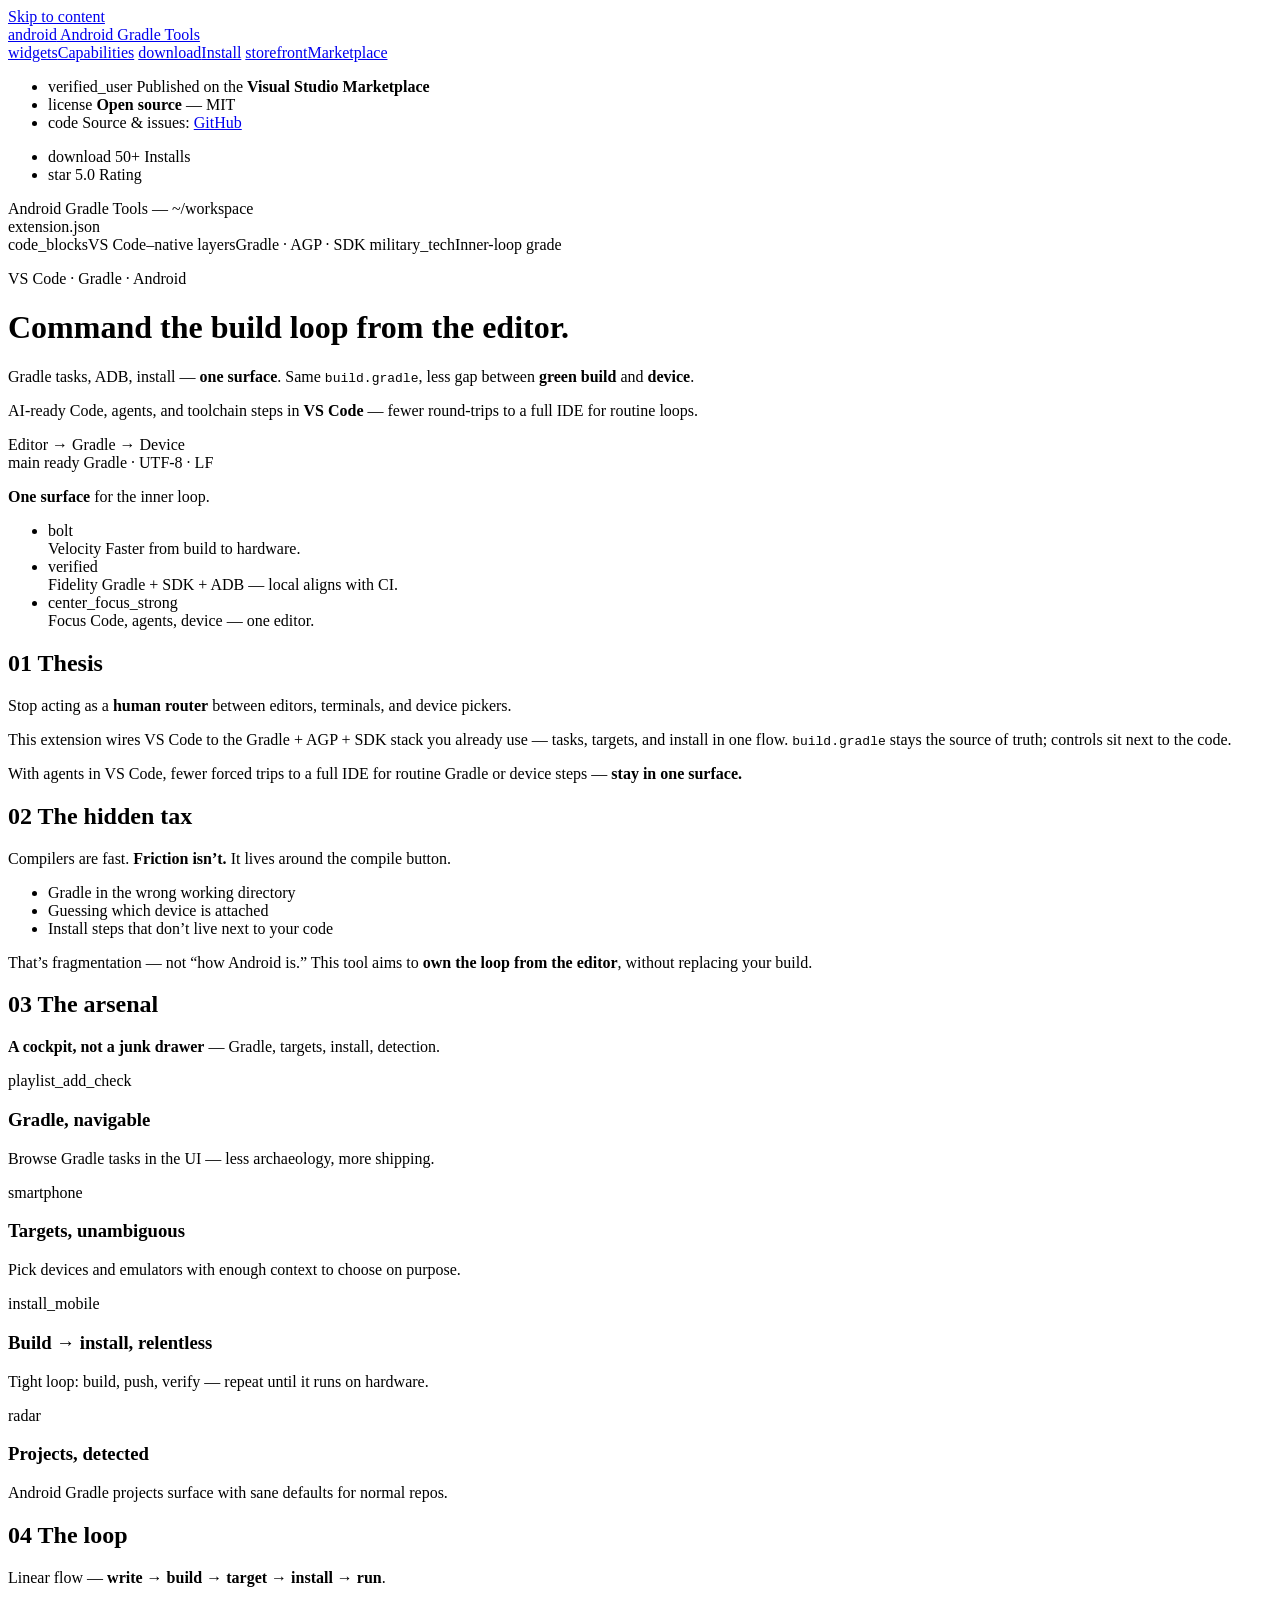
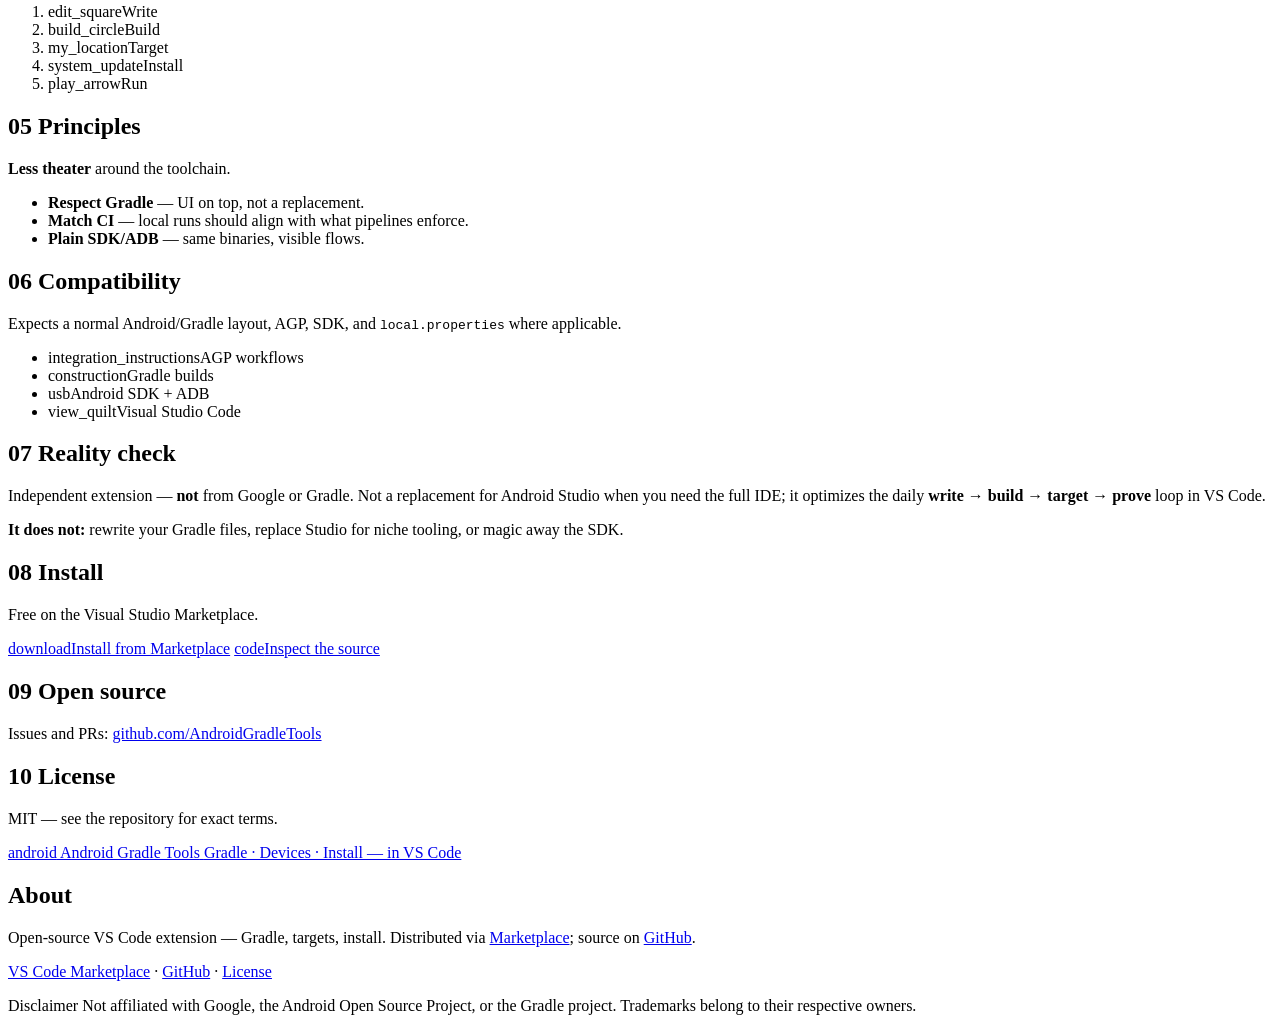
==== landing-page/index.html @ 8116912b "Add favicon and OG/Twitter image to landing page Co-Authored-By: Claude Sonnet 4.6 <noreply@anthropi" ====
<!DOCTYPE html>
<html lang="en">
  <head>
    <meta charset="utf-8" />
    <meta name="viewport" content="width=device-width, initial-scale=1" />
    <meta name="theme-color" content="#f4f6f9" />
    <title>Android Gradle Tools — Own the Android inner loop in VS Code</title>
    <meta
      name="description"
      content="Gradle tasks, ADB, APK install in VS Code — stay in one editor with your AI agent, no Android Studio round-trips. One surface for code, agents, and the Android loop."
    />
    <meta name="application-name" content="Android Gradle Tools" />
    <meta name="robots" content="index,follow" />
    <link rel="canonical" href="https://androidgradletools.org/" />
    <meta property="og:type" content="website" />
    <meta property="og:site_name" content="Android Gradle Tools" />
    <meta property="og:title" content="Android Gradle Tools — Android inner loop in VS Code" />
    <meta
      property="og:description"
      content="Gradle tasks, ADB, and install flows in VS Code — open source, distributed via the Visual Studio Marketplace."
    />
    <meta property="og:url" content="https://androidgradletools.org/" />
    <meta property="og:locale" content="en_US" />
    <meta property="og:image" content="https://raw.githubusercontent.com/cuongnv126/android-ide-extension/main/media/screenshots/overview.webp" />
    <meta property="og:image:alt" content="Android Gradle Tools — VS Code extension overview" />
    <meta name="twitter:card" content="summary_large_image" />
    <meta name="twitter:title" content="Android Gradle Tools — VS Code extension" />
    <meta
      name="twitter:description"
      content="Gradle, ADB, and installs from the editor. Open source (MIT), published on the VS Code Marketplace."
    />
    <meta name="twitter:image" content="https://raw.githubusercontent.com/cuongnv126/android-ide-extension/main/media/screenshots/overview.webp" />
    <link rel="icon" type="image/png" href="favicon.png" />
    <script type="application/ld+json">
      {
        "@context": "https://schema.org",
        "@type": "SoftwareApplication",
        "name": "Android Gradle Tools",
        "description": "VS Code extension for Gradle tasks, Android targets, and APK install workflows.",
        "applicationCategory": "DeveloperApplication",
        "operatingSystem": "Windows, macOS, Linux",
        "offers": {
          "@type": "Offer",
          "price": "0",
          "priceCurrency": "USD",
          "availability": "https://schema.org/InStock"
        },
        "license": "https://opensource.org/licenses/MIT",
        "isAccessibleForFree": true,
        "url": "https://androidgradletools.org/",
        "downloadUrl": "https://marketplace.visualstudio.com/items?itemName=AndroidGradleTools.android-ide-extension",
        "codeRepository": "https://github.com/cuongnv126/android-ide-extension",
        "softwareHelp": {
          "@type": "CreativeWork",
          "url": "https://github.com/cuongnv126/android-ide-extension"
        }
      }
    </script>
    <link rel="preconnect" href="https://fonts.googleapis.com" />
    <link rel="preconnect" href="https://fonts.gstatic.com" crossorigin />
    <link
      href="https://fonts.googleapis.com/css2?family=JetBrains+Mono:wght@400;500;600&family=Plus+Jakarta+Sans:ital,wght@0,400;0,500;0,600;0,700;1,400&display=swap"
      rel="stylesheet"
    />
    <link
      href="https://fonts.googleapis.com/css2?family=Material+Symbols+Outlined:opsz,wght,FILL,GRAD@24,400,0,0&display=swap"
      rel="stylesheet"
    />
    <link rel="stylesheet" href="styles.css" />
  </head>
  <body>
    <div class="page-bg" aria-hidden="true">
      <div class="page-bg__base"></div>
      <div class="page-bg__bloom page-bg__bloom--blue"></div>
      <div class="page-bg__bloom page-bg__bloom--green"></div>
      <div class="page-bg__bloom page-bg__bloom--violet"></div>
      <div class="page-bg__mesh"></div>
      <div class="page-bg__beam"></div>
      <div class="page-bg__grid"></div>
      <div class="page-bg__grain"></div>
      <div class="page-bg__vignette"></div>
    </div>
    <a class="skip-link" href="#main">Skip to content</a>

    <header class="site-top agt-nav-in" data-motion="nav">
      <nav class="site-nav wrap" aria-label="Primary">
        <a class="site-nav__brand" href="#">
          <span class="icon icon--nav icon--ad" aria-hidden="true">android</span>
          Android Gradle Tools
        </a>
        <div class="site-nav__links">
          <a class="site-nav__link" href="#capabilities-heading"
            ><span class="icon icon--inline" aria-hidden="true">widgets</span>Capabilities</a
          >
          <a class="site-nav__link" href="#install-heading"
            ><span class="icon icon--inline" aria-hidden="true">download</span>Install</a
          >
          <a
            class="site-nav__link site-nav__link--cta"
            href="https://marketplace.visualstudio.com/items?itemName=AndroidGradleTools.android-ide-extension"
            rel="noopener noreferrer"
            ><span class="icon icon--inline" aria-hidden="true">storefront</span>Marketplace</a
          >
        </div>
      </nav>
    </header>

    <div class="trust-strip" aria-label="Project distribution and license">
      <div class="wrap trust-strip__inner">
        <ul class="trust-strip__list">
          <li class="trust-strip__item">
            <span class="icon trust-strip__icon" aria-hidden="true">verified_user</span>
            <span>Published on the <strong>Visual Studio Marketplace</strong></span>
          </li>
          <li class="trust-strip__item">
            <span class="icon trust-strip__icon" aria-hidden="true">license</span>
            <span><strong>Open source</strong> — MIT</span>
          </li>
          <li class="trust-strip__item">
            <span class="icon trust-strip__icon" aria-hidden="true">code</span>
            <span
              >Source &amp; issues:
              <a href="https://github.com/cuongnv126/android-ide-extension" rel="noopener noreferrer">GitHub</a></span
            >
          </li>
        </ul>
        <ul class="trust-strip__metrics" aria-label="Marketplace highlights" data-reveal>
          <li class="trust-strip__metric">
            <span class="icon trust-strip__metric-icon" aria-hidden="true">download</span>
            <span class="trust-strip__metric-stack">
              <span class="trust-strip__metric-value">50+</span>
              <span class="trust-strip__metric-label">Installs</span>
            </span>
          </li>
          <li class="trust-strip__metric trust-strip__metric--rating">
            <span class="icon trust-strip__metric-icon" aria-hidden="true">star</span>
            <span class="trust-strip__metric-stack">
              <span class="trust-strip__metric-value">5.0</span>
              <span class="trust-strip__metric-label">Rating</span>
            </span>
          </li>
        </ul>
      </div>
    </div>

    <header class="site-header">
      <div class="wrap">
        <div class="ide-window ide-window--motion" role="presentation" data-motion="hero">
          <div class="ide-window__titlebar">
            <span class="ide-window__traffic" aria-hidden="true">
              <span class="ide-window__dot ide-window__dot--r"></span>
              <span class="ide-window__dot ide-window__dot--y"></span>
              <span class="ide-window__dot ide-window__dot--g"></span>
            </span>
            <span class="ide-window__title">
              <span class="ide-window__icon" aria-hidden="true"></span>
              <span class="ide-window__title-text">Android Gradle Tools</span>
              <span class="ide-window__sep" aria-hidden="true">—</span>
              <span class="ide-window__path">~/workspace</span>
            </span>
            <span class="ide-window__title-actions" aria-hidden="true">
              <span class="ide-window__title-pill"></span>
            </span>
          </div>
          <div class="ide-window__shell">
            <div class="ide-window__activity" aria-hidden="true">
              <span class="ide-window__activity-node ide-window__activity-node--active"></span>
              <span class="ide-window__activity-node"></span>
              <span class="ide-window__activity-node"></span>
              <span class="ide-window__activity-node"></span>
            </div>
            <div class="ide-window__main">
              <div class="ide-window__tabstrip" aria-hidden="true">
                <span class="ide-window__tab ide-window__tab--active">
                  <span class="ide-window__tab-led"></span>
                  extension.json
                </span>
              </div>
              <div class="ide-window__body">
                <div class="hero-copy">
                  <div class="hero-badges">
                    <span class="badge badge--jb"
                      ><span class="icon icon--badge" aria-hidden="true">code_blocks</span>VS Code–native</span
                    >
                    <span class="badge badge--android"
                      ><span class="icon icon--badge" aria-hidden="true">layers</span>Gradle · AGP · SDK</span
                    >
                    <span class="badge badge--neutral"
                      ><span class="icon icon--badge" aria-hidden="true">military_tech</span>Inner-loop grade</span
                    >
                  </div>
                  <p class="hero-kicker">VS Code · Gradle · Android</p>
                  <h1 class="hero-title">
                    Command the <span class="hero-title__accent">build loop</span> from the editor.
                  </h1>
                  <p class="lead">
                    Gradle tasks, ADB, install — <strong>one surface</strong>. Same <code class="inline-code">build.gradle</code>, less gap
                    between <strong>green build</strong> and <strong>device</strong>.
                  </p>
                  <p class="hero-ai">
                    <span class="hero-ai__tag">AI-ready</span>
                    Code, agents, and toolchain steps in <strong>VS Code</strong> — fewer round-trips to a full IDE for routine loops.
                  </p>
                  <div class="hero-pipeline" role="group" aria-label="Development flow">
                    <span class="hero-pipeline__step">Editor</span>
                    <span class="hero-pipeline__arrow" aria-hidden="true">→</span>
                    <span class="hero-pipeline__step">Gradle</span>
                    <span class="hero-pipeline__arrow" aria-hidden="true">→</span>
                    <span class="hero-pipeline__step">Device</span>
                  </div>
                </div>
              </div>
            </div>
          </div>
          <div class="ide-window__status" aria-hidden="true">
            <span class="ide-window__status-left">
              <span class="ide-window__status-pill">main</span>
              <span class="ide-window__status-sync">ready</span>
            </span>
            <span class="ide-window__status-right">Gradle · UTF-8 · LF</span>
          </div>
        </div>
      </div>
    </header>

    <section class="value-strip" aria-label="Positioning">
      <div class="wrap">
        <p class="value-strip__manifesto" data-reveal>
          <strong>One surface</strong> for the inner loop.
        </p>
        <ul class="value-strip__list">
          <li class="value-strip__item" data-reveal>
            <span class="value-strip__icon-wrap" aria-hidden="true"
              ><span class="icon icon--value icon--ad">bolt</span></span
            >
            <div class="value-strip__stack">
              <span class="value-strip__label">Velocity</span>
              <span class="value-strip__text">Faster from build to hardware.</span>
            </div>
          </li>
          <li class="value-strip__item" data-reveal>
            <span class="value-strip__icon-wrap" aria-hidden="true"
              ><span class="icon icon--value icon--jb">verified</span></span
            >
            <div class="value-strip__stack">
              <span class="value-strip__label">Fidelity</span>
              <span class="value-strip__text">Gradle + SDK + ADB — local aligns with CI.</span>
            </div>
          </li>
          <li class="value-strip__item" data-reveal>
            <span class="value-strip__icon-wrap" aria-hidden="true"
              ><span class="icon icon--value icon--mix">center_focus_strong</span></span
            >
            <div class="value-strip__stack">
              <span class="value-strip__label">Focus</span>
              <span class="value-strip__text">Code, agents, device — one editor.</span>
            </div>
          </li>
        </ul>
      </div>
    </section>

    <main id="main">
      <section class="section" aria-labelledby="overview-heading" data-reveal>
        <div class="wrap narrow">
          <h2 id="overview-heading" class="section-heading">
            <span class="section-heading__index">01</span>
            Thesis
          </h2>
          <p class="lead-in">
            Stop acting as a <strong>human router</strong> between editors, terminals, and device pickers.
          </p>
          <p>
            This extension wires VS Code to the Gradle + AGP + SDK stack you already use — tasks, targets, and install in one flow.
            <code class="inline-code">build.gradle</code> stays the source of truth; controls sit next to the code.
          </p>
          <p>
            With agents in VS Code, fewer forced trips to a full IDE for routine Gradle or device steps —
            <strong>stay in one surface.</strong>
          </p>
        </div>
      </section>

      <section class="section section--muted" aria-labelledby="why-heading" data-reveal>
        <div class="wrap narrow">
          <h2 id="why-heading" class="section-heading">
            <span class="section-heading__index">02</span>
            The hidden tax
          </h2>
          <p class="lead-in">Compilers are fast. <strong>Friction isn’t.</strong> It lives around the compile button.</p>
          <ul class="list">
            <li>Gradle in the wrong working directory</li>
            <li>Guessing which device is attached</li>
            <li>Install steps that don’t live next to your code</li>
          </ul>
          <p>
            That’s fragmentation — not “how Android is.” This tool aims to <strong>own the loop from the editor</strong>, without
            replacing your build.
          </p>
        </div>
      </section>

      <section class="section" aria-labelledby="capabilities-heading" data-reveal>
        <div class="wrap">
          <div class="section-stack section-stack--center">
            <h2 id="capabilities-heading" class="section-heading section-heading--center">
              <span class="section-heading__index">03</span>
              The arsenal
            </h2>
            <p class="section-deck">
              <strong>A cockpit, not a junk drawer</strong> — Gradle, targets, install, detection.
            </p>
          </div>
          <div class="arsenal-scroll-wrap">
            <div
              class="grid grid--arsenal"
              role="region"
              aria-label="Capabilities"
              tabindex="0"
            >
              <article class="card">
                <div class="card__accent card__accent--jb"></div>
                <div class="card__head">
                  <span class="icon icon--card icon--jb" aria-hidden="true">playlist_add_check</span>
                  <h3>Gradle, navigable</h3>
                </div>
                <p>Browse Gradle tasks in the UI — less archaeology, more shipping.</p>
              </article>
              <article class="card">
                <div class="card__accent card__accent--ad"></div>
                <div class="card__head">
                  <span class="icon icon--card icon--ad" aria-hidden="true">smartphone</span>
                  <h3>Targets, unambiguous</h3>
                </div>
                <p>Pick devices and emulators with enough context to choose on purpose.</p>
              </article>
              <article class="card">
                <div class="card__accent card__accent--mix"></div>
                <div class="card__head">
                  <span class="icon icon--card icon--mix" aria-hidden="true">install_mobile</span>
                  <h3>Build → install, relentless</h3>
                </div>
                <p>Tight loop: build, push, verify — repeat until it runs on hardware.</p>
              </article>
              <article class="card">
                <div class="card__accent card__accent--jb"></div>
                <div class="card__head">
                  <span class="icon icon--card icon--jb" aria-hidden="true">radar</span>
                  <h3>Projects, detected</h3>
                </div>
                <p>Android Gradle projects surface with sane defaults for normal repos.</p>
              </article>
            </div>
          </div>
        </div>
      </section>

      <section class="section section--muted" aria-labelledby="workflow-heading" data-reveal>
        <div class="wrap narrow">
          <h2 id="workflow-heading" class="section-heading">
            <span class="section-heading__index">04</span>
            The loop
          </h2>
          <p class="lead-in">Linear flow — <strong>write → build → target → install → run</strong>.</p>
          <div class="workflow-rail workflow-rail--motion">
            <div class="workflow-rail__track" aria-hidden="true"></div>
            <ol class="workflow-steps">
              <li
                ><span class="workflow-steps__inner"
                  ><span class="icon icon--wf" aria-hidden="true">edit_square</span>Write</span
                ></li
              >
              <li
                ><span class="workflow-steps__inner"
                  ><span class="icon icon--wf" aria-hidden="true">build_circle</span>Build</span
                ></li
              >
              <li
                ><span class="workflow-steps__inner"
                  ><span class="icon icon--wf" aria-hidden="true">my_location</span>Target</span
                ></li
              >
              <li
                ><span class="workflow-steps__inner"
                  ><span class="icon icon--wf" aria-hidden="true">system_update</span>Install</span
                ></li
              >
              <li
                ><span class="workflow-steps__inner"
                  ><span class="icon icon--wf" aria-hidden="true">play_arrow</span>Run</span
                ></li
              >
            </ol>
          </div>
        </div>
      </section>

      <section class="section" aria-labelledby="principles-heading" data-reveal>
        <div class="wrap narrow">
          <h2 id="principles-heading" class="section-heading">
            <span class="section-heading__index">05</span>
            Principles
          </h2>
          <p class="lead-in"><strong>Less theater</strong> around the toolchain.</p>
          <ul class="list list--checks">
            <li><strong>Respect Gradle</strong> — UI on top, not a replacement.</li>
            <li><strong>Match CI</strong> — local runs should align with what pipelines enforce.</li>
            <li><strong>Plain SDK/ADB</strong> — same binaries, visible flows.</li>
          </ul>
        </div>
      </section>

      <section class="section section--muted" aria-labelledby="compat-heading" data-reveal>
        <div class="wrap narrow">
          <h2 id="compat-heading" class="section-heading">
            <span class="section-heading__index">06</span>
            Compatibility
          </h2>
          <p>
            Expects a normal Android/Gradle layout, AGP, SDK, and <code class="inline-code">local.properties</code> where applicable.
          </p>
          <ul class="list list--inline-tags">
            <li><span class="icon icon--tag" aria-hidden="true">integration_instructions</span>AGP workflows</li>
            <li><span class="icon icon--tag" aria-hidden="true">construction</span>Gradle builds</li>
            <li><span class="icon icon--tag" aria-hidden="true">usb</span>Android SDK + ADB</li>
            <li><span class="icon icon--tag" aria-hidden="true">view_quilt</span>Visual Studio Code</li>
          </ul>
        </div>
      </section>

      <section class="section" aria-labelledby="transparency-heading" data-reveal>
        <div class="wrap narrow">
          <h2 id="transparency-heading" class="section-heading">
            <span class="section-heading__index">07</span>
            Reality check
          </h2>
          <p>
            Independent extension — <strong>not</strong> from Google or Gradle. Not a replacement for Android Studio when you need
            the full IDE; it optimizes the daily <strong>write → build → target → prove</strong> loop in VS Code.
          </p>
          <p><strong>It does not:</strong> rewrite your Gradle files, replace Studio for niche tooling, or magic away the SDK.</p>
        </div>
      </section>

      <section class="section cta" aria-labelledby="install-heading" data-reveal>
        <div class="wrap narrow">
          <h2 id="install-heading" class="section-heading section-heading--center">
            <span class="section-heading__index">08</span>
            Install
          </h2>
          <p class="section-deck section-deck--center">Free on the Visual Studio Marketplace.</p>
          <p class="cta-actions">
            <a
              class="button button--primary"
              href="https://marketplace.visualstudio.com/items?itemName=AndroidGradleTools.android-ide-extension"
              rel="noopener noreferrer"
              ><span class="icon icon--btn" aria-hidden="true">download</span>Install from Marketplace</a
            >
            <a class="button button--ghost" href="https://github.com/cuongnv126/android-ide-extension" rel="noopener noreferrer"
              ><span class="icon icon--btn" aria-hidden="true">code</span>Inspect the source</a
            >
          </p>
        </div>
      </section>

      <section class="section section--muted" aria-labelledby="source-heading" data-reveal>
        <div class="wrap narrow">
          <h2 id="source-heading" class="section-heading">
            <span class="section-heading__index">09</span>
            Open source
          </h2>
          <p>
            Issues and PRs:
            <a href="https://github.com/cuongnv126/android-ide-extension" rel="noopener noreferrer">github.com/AndroidGradleTools</a>
          </p>
        </div>
      </section>

      <section class="section" aria-labelledby="license-heading" data-reveal>
        <div class="wrap narrow">
          <h2 id="license-heading" class="section-heading">
            <span class="section-heading__index">10</span>
            License
          </h2>
          <p>MIT — see the repository for exact terms.</p>
        </div>
      </section>
    </main>

    <footer class="site-footer" data-reveal>
      <div class="wrap narrow">
        <div class="footer-brand">
          <a class="footer-brand__logo" href="#" aria-label="Android Gradle Tools — top of page">
            <span class="icon icon--footer-logo icon--ad" aria-hidden="true">android</span>
            <span class="footer-brand__lockup">
              <span class="footer-brand__name">Android Gradle Tools</span>
              <span class="footer-brand__tagline">Gradle · Devices · Install — in VS Code</span>
            </span>
          </a>
          <div class="footer-about">
            <h2 class="footer-about__title" id="footer-about-heading">About</h2>
            <p class="footer-about__text">
              Open-source VS Code extension — Gradle, targets, install. Distributed via
              <a
                href="https://marketplace.visualstudio.com/items?itemName=AndroidGradleTools.android-ide-extension"
                rel="noopener noreferrer"
                >Marketplace</a
              >; source on
              <a href="https://github.com/cuongnv126/android-ide-extension" rel="noopener noreferrer">GitHub</a>.
            </p>
          </div>
        </div>
        <nav class="footer-meta" aria-label="Official links">
          <a
            class="footer-meta__link"
            href="https://marketplace.visualstudio.com/items?itemName=AndroidGradleTools.android-ide-extension"
            rel="noopener noreferrer"
            >VS Code Marketplace</a
          >
          <span class="footer-meta__sep" aria-hidden="true">·</span>
          <a class="footer-meta__link" href="https://github.com/cuongnv126/android-ide-extension" rel="noopener noreferrer">GitHub</a>
          <span class="footer-meta__sep" aria-hidden="true">·</span>
          <a class="footer-meta__link" href="#license-heading">License</a>
        </nav>
        <p class="footer-disclaimer" role="note">
          <span class="footer-disclaimer__label">Disclaimer</span>
          Not affiliated with Google, the Android Open Source Project, or the Gradle project. Trademarks belong to their respective
          owners.
        </p>
      </div>
    </footer>
    <script src="main.js" defer></script>
  </body>
</html>
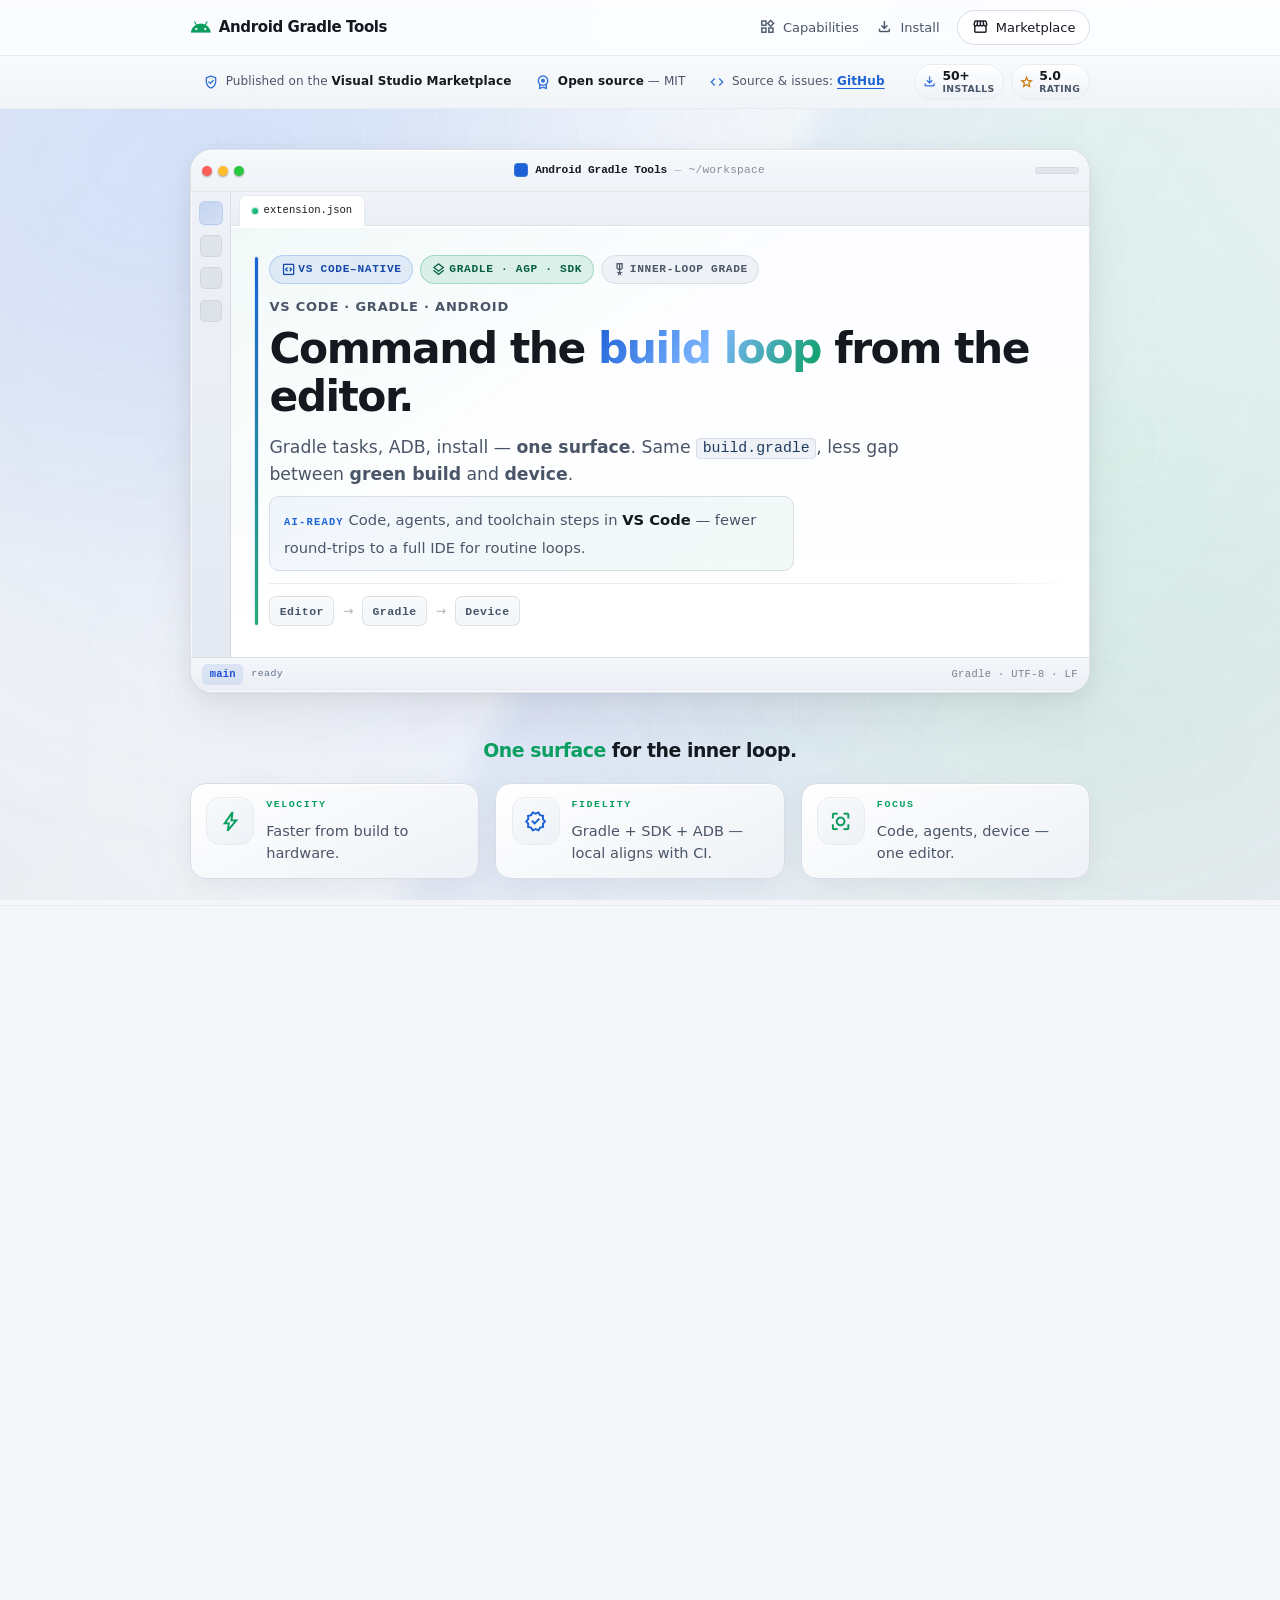
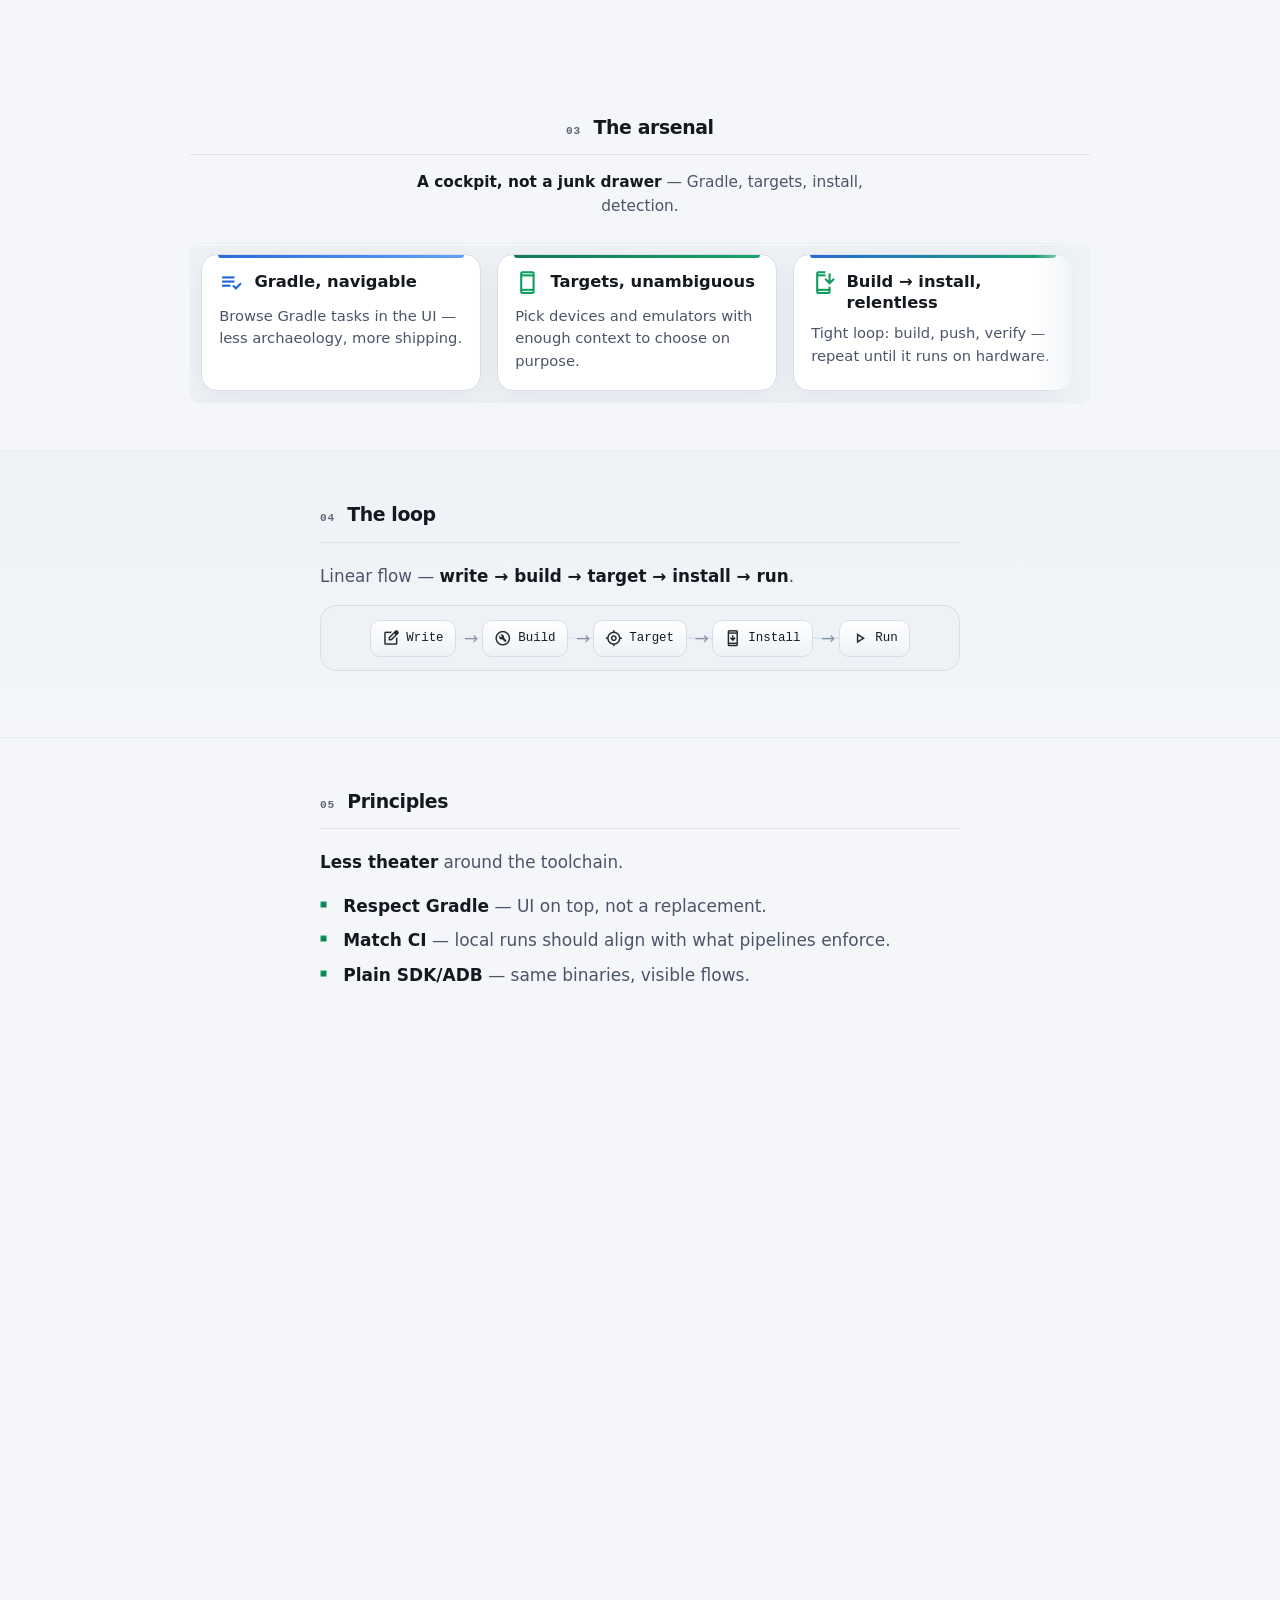
==== commit 6c67600d: "Improve mobile layout: compact IDE window, trust strip, and spacing Co-Authored-By: Claude Sonnet 4." ====
--- a/landing-page/index.html
+++ b/landing-page/index.html
@@ -10,6 +10,8 @@
       content="Gradle tasks, ADB, APK install in VS Code — stay in one editor with your AI agent, no Android Studio round-trips. One surface for code, agents, and the Android loop."
     />
     <meta name="application-name" content="Android Gradle Tools" />
+    <meta name="keywords" content="Android, VS Code, Gradle, ADB, APK, Android Studio alternative, Android development, VSCode extension, Kotlin, Android build, Android debug, Android emulator, install APK, Gradle tasks, Android tools, Visual Studio Code Android, Android SDK, Android NDK, adb shell, adb logcat, build APK, debug APK, Android run configuration, Android device, connected device, wireless ADB, ADB over WiFi, Android build tools, Android Gradle plugin, AGP, Jetpack, Compose, Android CI, Android automation, mobile development, Android open source, MIT license, free Android tools, Android productivity, VS Code mobile, Android workspace, multi-module Android, Android monorepo, Gradle wrapper, gradlew, Android lint, Android test, instrumented test, Android unit test, adb install, adb uninstall, Android Studio replacement, lightweight Android IDE, Android developer tools, Android extension pack" />
+    <meta name="author" content="cuongnv126" />
     <meta name="robots" content="index,follow" />
     <link rel="canonical" href="https://androidgradletools.org/" />
     <meta property="og:type" content="website" />
@@ -53,7 +55,17 @@
         "softwareHelp": {
           "@type": "CreativeWork",
           "url": "https://github.com/cuongnv126/android-ide-extension"
-        }
+        },
+        "keywords": "Android, VS Code, Gradle, ADB, APK, Kotlin, Android build, Android debug, Android emulator, VSCode extension, Android SDK, AGP, Jetpack Compose, adb logcat, wireless ADB, Android Studio alternative, Gradle wrapper, Android lint, Android test, mobile development",
+        "screenshot": "https://raw.githubusercontent.com/cuongnv126/android-ide-extension/main/media/screenshots/overview.webp",
+        "featureList": [
+          "Run Gradle tasks from VS Code",
+          "ADB device management",
+          "APK install and uninstall",
+          "Android emulator control",
+          "Build variant selection",
+          "Logcat integration"
+        ]
       }
     </script>
     <link rel="preconnect" href="https://fonts.googleapis.com" />
@@ -110,7 +122,7 @@
         <ul class="trust-strip__list">
           <li class="trust-strip__item">
             <span class="icon trust-strip__icon" aria-hidden="true">verified_user</span>
-            <span>Published on the <strong>Visual Studio Marketplace</strong></span>
+            <span><span class="hide-sm">Published on the </span><strong>Visual Studio Marketplace</strong></span>
           </li>
           <li class="trust-strip__item">
             <span class="icon trust-strip__icon" aria-hidden="true">license</span>
--- a/landing-page/styles.css
+++ b/landing-page/styles.css
@@ -0,0 +1,2440 @@
+/* Android Gradle Tools — light professional × Material */
+
+:root {
+  --jb-bg: #f4f6f9;
+  --jb-bg-elevated: #ffffff;
+  --jb-bg-input: #eef1f6;
+  --jb-border: #d8dde6;
+  --jb-border-subtle: #e8ebf0;
+  --jb-text: #14181f;
+  --jb-text-dim: #4a5568;
+  --jb-blue: #1d63d8;
+  --jb-blue-hover: #1557c4;
+  --jb-blue-soft: rgba(29, 99, 216, 0.1);
+  --jb-focus: #2563eb;
+
+  --ad-green: #0a9f61;
+  --ad-green-dark: #06734a;
+  --ad-green-soft: rgba(10, 159, 97, 0.12);
+  --ad-green-glow: rgba(10, 159, 97, 0.2);
+  --ad-surface-tonal: #ecfdf6;
+  --ad-outline: rgba(10, 159, 97, 0.28);
+
+  --radius-sm: 6px;
+  --radius-md: 10px;
+  --radius-lg: 16px;
+  --radius-xl: 22px;
+
+  --font-sans: "Plus Jakarta Sans", "Segoe UI", system-ui, sans-serif;
+  --font-mono: "JetBrains Mono", ui-monospace, monospace;
+
+  --max: 640px;
+  --max-wide: 900px;
+  --shadow-soft: 0 1px 0 rgba(255, 255, 255, 0.92) inset, 0 4px 24px rgba(15, 23, 42, 0.06), 0 1px 3px rgba(15, 23, 42, 0.04);
+  --shadow-card: 0 1px 0 rgba(255, 255, 255, 0.95) inset, 0 8px 28px rgba(15, 23, 42, 0.05);
+  --shadow-card-hover: 0 14px 40px rgba(15, 23, 42, 0.09);
+
+  /* Layout rhythm — documentation / product-site feel */
+  --section-y: clamp(2.15rem, 4.2vw, 3rem);
+  --prose-width: 38rem;
+  --hairline: rgba(15, 23, 42, 0.08);
+}
+
+*,
+*::before,
+*::after {
+  box-sizing: border-box;
+}
+
+html {
+  scroll-behavior: smooth;
+  color-scheme: light;
+}
+
+body {
+  margin: 0;
+  font-family: var(--font-sans);
+  font-size: 1.0625rem;
+  line-height: 1.65;
+  color: var(--jb-text);
+  background: var(--jb-bg);
+  -webkit-font-smoothing: antialiased;
+  text-rendering: optimizeLegibility;
+  font-feature-settings: "kern" 1, "liga" 1;
+}
+
+::selection {
+  background: rgba(29, 99, 216, 0.14);
+  color: var(--jb-text);
+}
+
+/* Material Symbols — square box so glyphs never stretch in flex/grid */
+.icon {
+  font-family: "Material Symbols Outlined";
+  font-weight: normal;
+  font-style: normal;
+  font-size: 1.25rem;
+  line-height: 1;
+  display: inline-flex;
+  align-items: center;
+  justify-content: center;
+  flex-shrink: 0;
+  width: 1em;
+  height: 1em;
+  aspect-ratio: 1;
+  vertical-align: -0.15em;
+  font-variation-settings:
+    "FILL" 0,
+    "wght" 400,
+    "GRAD" 0,
+    "opsz" 24;
+  -webkit-font-smoothing: antialiased;
+  user-select: none;
+}
+
+.icon--inline {
+  font-size: 1.05rem;
+  vertical-align: -0.18em;
+  margin-right: 0.15rem;
+}
+
+.icon--nav {
+  font-size: 1.35rem;
+  vertical-align: -0.2em;
+}
+
+.icon--ad {
+  color: var(--ad-green);
+}
+
+.icon--jb {
+  color: var(--jb-blue);
+}
+
+.icon--mix {
+  color: #0d9a5c;
+}
+
+.icon--badge {
+  font-size: 0.95rem;
+  margin-right: 0.15rem;
+  vertical-align: -0.2em;
+}
+
+.icon--hero-li {
+  font-size: 1.15rem;
+  flex-shrink: 0;
+  margin-top: 0.12rem;
+}
+
+.icon--value {
+  font-size: 1.45rem;
+}
+
+.icon--card {
+  font-size: 1.55rem;
+  flex-shrink: 0;
+}
+
+.icon--wf {
+  font-size: 1.1rem;
+  opacity: 0.92;
+}
+
+.icon--tag {
+  font-size: 1rem;
+  margin-right: 0.25rem;
+  vertical-align: -0.2em;
+  color: var(--jb-blue);
+  opacity: 0.88;
+}
+
+.icon--btn {
+  font-size: 1.15rem;
+  margin-right: 0.35rem;
+  vertical-align: -0.18em;
+}
+
+/* —— Dynamic background (multi-layer) —— */
+.page-bg {
+  position: fixed;
+  inset: 0;
+  z-index: -1;
+  pointer-events: none;
+  overflow: hidden;
+  isolation: isolate;
+}
+
+.page-bg__base {
+  position: absolute;
+  inset: 0;
+  background:
+    radial-gradient(ellipse 120% 85% at 50% -15%, rgba(29, 99, 216, 0.06), transparent 52%),
+    radial-gradient(ellipse 95% 65% at 100% 10%, rgba(10, 159, 97, 0.05), transparent 48%),
+    linear-gradient(180deg, #fafbfd 0%, var(--jb-bg) 35%, #f0f3f8 100%);
+}
+
+.page-bg__bloom {
+  position: absolute;
+  border-radius: 50%;
+  filter: blur(88px);
+  mix-blend-mode: multiply;
+  opacity: 0.42;
+  will-change: transform, opacity;
+}
+
+.page-bg__bloom--blue {
+  width: min(110vmin, 920px);
+  height: min(110vmin, 920px);
+  left: max(-28%, -180px);
+  top: max(-32%, -200px);
+  background: radial-gradient(
+    circle at 35% 40%,
+    rgba(180, 205, 255, 0.85) 0%,
+    rgba(120, 165, 240, 0.25) 45%,
+    transparent 68%
+  );
+  animation: agt-bloom-a 42s ease-in-out infinite alternate;
+}
+
+.page-bg__bloom--green {
+  width: min(100vmin, 820px);
+  height: min(100vmin, 820px);
+  right: max(-24%, -160px);
+  top: 8%;
+  background: radial-gradient(
+    circle at 60% 45%,
+    rgba(170, 235, 210, 0.75) 0%,
+    rgba(120, 210, 175, 0.22) 48%,
+    transparent 72%
+  );
+  animation: agt-bloom-b 48s ease-in-out infinite alternate;
+}
+
+.page-bg__bloom--violet {
+  width: min(85vmin, 700px);
+  height: min(85vmin, 700px);
+  left: 18%;
+  bottom: max(-38%, -220px);
+  background: radial-gradient(
+    circle at 50% 40%,
+    rgba(200, 210, 255, 0.55) 0%,
+    rgba(160, 185, 245, 0.18) 50%,
+    transparent 70%
+  );
+  opacity: 0.5;
+  animation: agt-bloom-c 56s ease-in-out infinite alternate;
+}
+
+@keyframes agt-bloom-a {
+  0% {
+    transform: translate3d(0, 0, 0) scale(1);
+    opacity: 0.38;
+  }
+  100% {
+    transform: translate3d(10%, 14%, 0) scale(1.12);
+    opacity: 0.52;
+  }
+}
+
+@keyframes agt-bloom-b {
+  0% {
+    transform: translate3d(0, 0, 0) scale(1.02);
+    opacity: 0.4;
+  }
+  100% {
+    transform: translate3d(-12%, 10%, 0) scale(1.18);
+    opacity: 0.55;
+  }
+}
+
+@keyframes agt-bloom-c {
+  0% {
+    transform: translate3d(0, 0, 0) scale(1);
+    opacity: 0.32;
+  }
+  100% {
+    transform: translate3d(8%, -12%, 0) scale(1.15);
+    opacity: 0.48;
+  }
+}
+
+.page-bg__mesh {
+  position: absolute;
+  inset: -15%;
+  background:
+    radial-gradient(ellipse 90% 70% at 25% 25%, rgba(29, 99, 216, 0.06), transparent 55%),
+    radial-gradient(ellipse 85% 75% at 75% 75%, rgba(10, 159, 97, 0.05), transparent 52%),
+    radial-gradient(ellipse 60% 50% at 50% 100%, rgba(255, 255, 255, 0.5), transparent 55%);
+  animation: agt-mesh-breathe 22s ease-in-out infinite alternate;
+  opacity: 0.95;
+}
+
+@keyframes agt-mesh-breathe {
+  0% {
+    transform: translate3d(0, 0, 0) scale(1);
+    opacity: 0.75;
+  }
+  100% {
+    transform: translate3d(-3%, 2%, 0) scale(1.06);
+    opacity: 0.95;
+  }
+}
+
+.page-bg__beam {
+  position: absolute;
+  inset: -60%;
+  background: linear-gradient(
+    118deg,
+    transparent 0%,
+    transparent 38%,
+    rgba(255, 255, 255, 0.65) 49.5%,
+    rgba(29, 99, 216, 0.07) 50.5%,
+    transparent 62%,
+    transparent 100%
+  );
+  opacity: 0.45;
+  animation: agt-beam-sweep 32s ease-in-out infinite alternate;
+}
+
+@keyframes agt-beam-sweep {
+  0% {
+    transform: translate3d(-18%, -6%, 0) rotate(-8deg) scale(1.1);
+  }
+  100% {
+    transform: translate3d(14%, 10%, 0) rotate(6deg) scale(1.15);
+  }
+}
+
+.page-bg__grid {
+  position: absolute;
+  inset: 0;
+  background-image:
+    linear-gradient(rgba(15, 23, 42, 0.05) 1px, transparent 1px),
+    linear-gradient(90deg, rgba(15, 23, 42, 0.05) 1px, transparent 1px);
+  background-size: 72px 72px;
+  mask-image: radial-gradient(ellipse 78% 88% at 50% 38%, rgba(0, 0, 0, 0.45), transparent 74%);
+  opacity: 0.55;
+  animation: agt-grid-flow 90s linear infinite;
+}
+
+@keyframes agt-grid-flow {
+  0% {
+    background-position: 0 0, 0 0;
+  }
+  100% {
+    background-position: 72px 72px, 72px 72px;
+  }
+}
+
+.page-bg__grain {
+  position: absolute;
+  inset: 0;
+  opacity: 0.4;
+  background-image: url("data:image/svg+xml,%3Csvg xmlns='http://www.w3.org/2000/svg' width='32' height='32' viewBox='0 0 32 32'%3E%3Ccircle cx='2' cy='2' r='0.55' fill='%230f172a' fill-opacity='0.025'/%3E%3C/svg%3E");
+  background-size: 32px 32px;
+  mask-image: linear-gradient(180deg, rgba(0, 0, 0, 0.35) 0%, rgba(0, 0, 0, 0.12) 55%, transparent 100%);
+  animation: agt-grain-shift 12s steps(6) infinite;
+}
+
+@keyframes agt-grain-shift {
+  0%,
+  100% {
+    opacity: 0.28;
+    transform: translate3d(0, 0, 0);
+  }
+  50% {
+    opacity: 0.36;
+    transform: translate3d(-4px, 2px, 0);
+  }
+}
+
+.page-bg__vignette {
+  position: absolute;
+  inset: 0;
+  background: radial-gradient(
+    ellipse 95% 90% at 50% 42%,
+    transparent 0%,
+    transparent 48%,
+    rgba(15, 23, 42, 0.04) 100%
+  );
+  pointer-events: none;
+}
+
+.skip-link {
+  position: absolute;
+  left: -9999px;
+  top: auto;
+  width: 1px;
+  height: 1px;
+  overflow: hidden;
+}
+
+.skip-link:focus {
+  position: fixed;
+  left: 1rem;
+  top: 1rem;
+  z-index: 100;
+  width: auto;
+  height: auto;
+  padding: 0.5rem 1rem;
+  background: var(--jb-blue);
+  color: #fff;
+  border-radius: var(--radius-sm);
+  text-decoration: none;
+}
+
+.visually-hidden {
+  position: absolute;
+  width: 1px;
+  height: 1px;
+  padding: 0;
+  margin: -1px;
+  overflow: hidden;
+  clip: rect(0, 0, 0, 0);
+  white-space: nowrap;
+  border: 0;
+}
+
+.wrap {
+  width: min(100% - 2.5rem, var(--max-wide));
+  margin-inline: auto;
+}
+
+.wrap.narrow {
+  width: min(100% - 2.5rem, var(--max));
+}
+
+.wrap.narrow .lead-in {
+  max-width: min(var(--prose-width), 100%);
+}
+
+/* —— Sticky top nav —— */
+.site-top {
+  position: sticky;
+  top: 0;
+  z-index: 50;
+  border-bottom: 1px solid var(--jb-border-subtle);
+  background: rgba(252, 253, 255, 0.94);
+  backdrop-filter: blur(12px) saturate(1.1);
+  -webkit-backdrop-filter: blur(12px) saturate(1.1);
+  box-shadow: 0 1px 0 rgba(255, 255, 255, 0.92) inset;
+}
+
+.site-nav {
+  display: flex;
+  align-items: center;
+  justify-content: space-between;
+  gap: 1rem;
+  min-height: 54px;
+  padding-block: 0.6rem;
+}
+
+.site-nav__brand {
+  display: inline-flex;
+  align-items: center;
+  gap: 0.45rem;
+  font-weight: 700;
+  font-size: 0.9375rem;
+  letter-spacing: -0.025em;
+  color: var(--jb-text);
+  text-decoration: none;
+  white-space: nowrap;
+}
+
+.site-nav__brand:hover {
+  color: var(--jb-blue);
+}
+
+.site-nav__links {
+  display: flex;
+  align-items: center;
+  gap: 0.25rem 1.1rem;
+  flex-wrap: wrap;
+  justify-content: flex-end;
+}
+
+.site-nav__link {
+  position: relative;
+  display: inline-flex;
+  align-items: center;
+  gap: 0.3rem;
+  font-size: 0.8125rem;
+  font-weight: 500;
+  color: var(--jb-text-dim);
+  text-decoration: none;
+}
+
+.site-nav__link:not(.site-nav__link--cta)::after {
+  content: "";
+  position: absolute;
+  left: 0;
+  right: 0;
+  bottom: -2px;
+  height: 1px;
+  background: linear-gradient(90deg, transparent, var(--jb-blue), transparent);
+  transform: scaleX(0);
+  transition: transform 0.25s cubic-bezier(0.22, 1, 0.36, 1);
+}
+
+.site-nav__link:not(.site-nav__link--cta):hover::after {
+  transform: scaleX(1);
+}
+
+.site-nav__link:hover {
+  color: var(--jb-text);
+}
+
+.site-nav__link--cta {
+  padding: 0.38rem 0.85rem;
+  border-radius: 999px;
+  border: 1px solid var(--jb-border);
+  background: var(--jb-bg-elevated);
+  color: var(--jb-text);
+}
+
+.site-nav__link--cta:hover {
+  border-color: rgba(29, 99, 216, 0.35);
+  background: rgba(29, 99, 216, 0.08);
+  color: var(--jb-blue);
+}
+
+/* Trust / “official” strip — factual distribution + license (below nav) */
+.trust-strip {
+  border-bottom: 1px solid var(--jb-border-subtle);
+  background: linear-gradient(180deg, #f8fafc 0%, #f1f4f8 100%);
+}
+
+.trust-strip__inner {
+  display: flex;
+  flex-wrap: wrap;
+  align-items: center;
+  justify-content: space-between;
+  gap: 0.65rem 1rem;
+  padding: 0.5rem 0;
+}
+
+.trust-strip__list {
+  list-style: none;
+  margin: 0;
+  padding: 0;
+  display: flex;
+  flex-wrap: wrap;
+  align-items: center;
+  justify-content: center;
+  gap: 0.65rem 1.5rem;
+  flex: 1 1 220px;
+  min-width: 0;
+}
+
+.trust-strip__metrics {
+  list-style: none;
+  margin: 0;
+  padding: 0;
+  display: flex;
+  flex-wrap: wrap;
+  align-items: center;
+  justify-content: center;
+  gap: 0.4rem;
+  flex: 0 0 auto;
+}
+
+.trust-strip__metric {
+  display: inline-flex;
+  align-items: center;
+  gap: 0.35rem;
+  padding: 0.28rem 0.55rem 0.28rem 0.42rem;
+  border-radius: 999px;
+  border: 1px solid var(--jb-border-subtle);
+  background: linear-gradient(180deg, #ffffff 0%, var(--jb-bg-input) 100%);
+  box-shadow: 0 1px 0 rgba(255, 255, 255, 0.95) inset;
+}
+
+.trust-strip__metric-icon {
+  font-size: 0.95rem;
+  line-height: 1;
+  color: var(--jb-blue);
+  opacity: 0.9;
+}
+
+.trust-strip__metric--rating .trust-strip__metric-icon {
+  color: #c27803;
+  opacity: 0.95;
+}
+
+.trust-strip__metric-stack {
+  display: flex;
+  flex-direction: column;
+  align-items: flex-start;
+  line-height: 1.15;
+  gap: 0;
+}
+
+.trust-strip__metric-value {
+  font-size: 0.78rem;
+  font-weight: 700;
+  letter-spacing: -0.02em;
+  color: var(--jb-text);
+  font-variant-numeric: tabular-nums;
+}
+
+.trust-strip__metric-label {
+  font-size: 0.58rem;
+  font-weight: 600;
+  letter-spacing: 0.04em;
+  text-transform: uppercase;
+  color: var(--jb-text-dim);
+}
+
+@media (max-width: 720px) {
+  .trust-strip__inner {
+    flex-direction: column;
+    align-items: center;
+    gap: 0.4rem;
+    padding: 0.4rem 0;
+  }
+
+  .trust-strip__list {
+    gap: 0.35rem 1rem;
+    flex: 0 0 auto;
+    width: 100%;
+    max-width: 100%;
+  }
+
+  .trust-strip__metrics {
+    justify-content: center;
+  }
+
+  .value-strip {
+    padding: 1.85rem 0 2.4rem;
+  }
+
+  .value-strip__manifesto {
+    margin-bottom: 1.5rem;
+  }
+
+  .value-strip__list {
+    gap: 1.2rem;
+  }
+}
+
+.trust-strip__item {
+  display: inline-flex;
+  align-items: center;
+  gap: 0.4rem;
+  font-size: 0.75rem;
+  line-height: 1.4;
+  color: var(--jb-text-dim);
+  letter-spacing: 0.01em;
+  max-width: 100%;
+}
+
+.trust-strip__item strong {
+  color: var(--jb-text);
+  font-weight: 600;
+}
+
+.trust-strip__icon {
+  font-size: 1rem;
+  color: var(--jb-blue);
+  opacity: 0.9;
+}
+
+.trust-strip__item a {
+  font-weight: 600;
+}
+
+/* Nav entrance */
+.agt-nav-in[data-motion="nav"] {
+  animation: agt-nav-slide 0.65s cubic-bezier(0.22, 1, 0.36, 1) both;
+}
+
+@keyframes agt-nav-slide {
+  from {
+    opacity: 0;
+    transform: translate3d(0, -12px, 0);
+  }
+  to {
+    opacity: 1;
+    transform: translate3d(0, 0, 0);
+  }
+}
+
+/* —— Value strip —— */
+.value-strip {
+  padding: 1.25rem 0 1.65rem;
+  border-bottom: 1px solid var(--jb-border-subtle);
+}
+
+.value-strip__manifesto {
+  margin: 0 auto 1.15rem;
+  max-width: 42rem;
+  text-align: center;
+  font-size: clamp(1.02rem, 2.4vw, 1.18rem);
+  font-weight: 600;
+  letter-spacing: -0.025em;
+  line-height: 1.45;
+  color: var(--jb-text);
+}
+
+.value-strip__manifesto strong {
+  color: var(--ad-green);
+  font-weight: 700;
+}
+
+.value-strip__list {
+  list-style: none;
+  margin: 0;
+  padding: 0;
+  display: grid;
+  gap: 1rem;
+  grid-template-columns: repeat(auto-fit, minmax(260px, 1fr));
+}
+
+.value-strip__item {
+  display: flex;
+  flex-direction: row;
+  align-items: flex-start;
+  gap: 0.75rem;
+  padding: 0.85rem 0.95rem;
+  border-radius: var(--radius-lg);
+  border: 1px solid var(--jb-border);
+  background: linear-gradient(155deg, #ffffff 0%, var(--jb-bg-input) 100%);
+  box-shadow: var(--shadow-card);
+}
+
+.value-strip__icon-wrap {
+  flex-shrink: 0;
+  width: 48px;
+  height: 48px;
+  border-radius: 14px;
+  display: grid;
+  place-items: center;
+  background: linear-gradient(145deg, #f8fafc 0%, var(--jb-bg-input) 100%);
+  border: 1px solid var(--jb-border-subtle);
+  box-shadow: 0 1px 0 rgba(255, 255, 255, 0.9) inset;
+}
+
+.value-strip__stack {
+  display: flex;
+  flex-direction: column;
+  gap: 0.4rem;
+  min-width: 0;
+}
+
+.value-strip__label {
+  font-family: var(--font-mono);
+  font-size: 0.62rem;
+  font-weight: 600;
+  letter-spacing: 0.16em;
+  text-transform: uppercase;
+  color: var(--ad-green);
+}
+
+.value-strip__text {
+  font-size: 0.91rem;
+  color: var(--jb-text-dim);
+  line-height: 1.52;
+}
+
+/* —— IDE window chrome (New UI–like) —— */
+.site-header {
+  padding: clamp(1.35rem, 4vw, 2.5rem) 0 clamp(1rem, 2.5vw, 1.5rem);
+}
+
+.ide-window {
+  border-radius: var(--radius-xl);
+  border: 1px solid rgba(15, 23, 42, 0.1);
+  background: #f6f8fc;
+  box-shadow:
+    var(--shadow-soft),
+    0 24px 48px rgba(15, 23, 42, 0.06);
+  overflow: hidden;
+}
+
+.ide-window__shell {
+  display: flex;
+  align-items: stretch;
+  min-width: 0;
+}
+
+.ide-window__activity {
+  flex: 0 0 40px;
+  display: flex;
+  flex-direction: column;
+  align-items: center;
+  gap: 0.65rem;
+  padding: 0.65rem 0;
+  background: linear-gradient(180deg, #eef1f7 0%, #e4e9f2 100%);
+  border-right: 1px solid rgba(15, 23, 42, 0.08);
+  box-shadow: 1px 0 0 rgba(255, 255, 255, 0.75) inset;
+}
+
+.ide-window__activity-node {
+  width: 22px;
+  height: 22px;
+  border-radius: 5px;
+  background: rgba(15, 23, 42, 0.06);
+  box-shadow: 0 0 0 1px rgba(15, 23, 42, 0.06) inset;
+}
+
+.ide-window__activity-node--active {
+  background: linear-gradient(145deg, rgba(29, 99, 216, 0.2) 0%, rgba(29, 99, 216, 0.12) 100%);
+  box-shadow:
+    0 0 0 1px rgba(29, 99, 216, 0.22),
+    0 1px 2px rgba(29, 99, 216, 0.12);
+}
+
+.ide-window__main {
+  flex: 1;
+  min-width: 0;
+  display: flex;
+  flex-direction: column;
+  background: #fff;
+}
+
+.ide-window--motion[data-motion="hero"] {
+  animation: agt-hero-window 0.95s cubic-bezier(0.22, 1, 0.36, 1) both;
+  transform-origin: 50% 8%;
+}
+
+@keyframes agt-hero-window {
+  from {
+    opacity: 0;
+    transform: translate3d(0, 22px, 0) scale(0.985);
+    filter: blur(4px);
+  }
+  to {
+    opacity: 1;
+    transform: translate3d(0, 0, 0) scale(1);
+    filter: blur(0);
+  }
+}
+
+.ide-window__titlebar {
+  display: grid;
+  grid-template-columns: auto minmax(0, 1fr) auto;
+  align-items: center;
+  gap: 0.5rem 0.75rem;
+  min-height: 42px;
+  padding: 0 0.65rem 0 0.7rem;
+  background: linear-gradient(180deg, #f7f9fc 0%, #eef2f7 100%);
+  border-bottom: 1px solid rgba(15, 23, 42, 0.08);
+  box-shadow: 0 1px 0 rgba(255, 255, 255, 0.85) inset;
+  font-family: var(--font-mono);
+  font-size: 0.7rem;
+  font-weight: 500;
+  color: var(--jb-text-dim);
+  letter-spacing: 0.02em;
+  user-select: none;
+}
+
+.ide-window__traffic {
+  display: inline-flex;
+  gap: 6px;
+  flex-shrink: 0;
+}
+
+.ide-window__dot {
+  width: 10px;
+  height: 10px;
+  border-radius: 50%;
+  box-shadow: 0 1px 2px rgba(0, 0, 0, 0.35);
+}
+
+.ide-window__dot--r {
+  background: #ff5f57;
+}
+
+.ide-window__dot--y {
+  background: #febc2e;
+}
+
+.ide-window__dot--g {
+  background: #28c840;
+}
+
+.ide-window__title {
+  min-width: 0;
+  display: flex;
+  align-items: center;
+  justify-content: center;
+  gap: 0.45rem;
+  white-space: nowrap;
+  overflow: hidden;
+  text-overflow: ellipsis;
+}
+
+.ide-window__title-text {
+  font-weight: 600;
+  color: var(--jb-text);
+  letter-spacing: -0.01em;
+}
+
+.ide-window__icon {
+  width: 14px;
+  height: 14px;
+  border-radius: 4px;
+  background: linear-gradient(135deg, var(--jb-blue) 0%, #1a5fd4 100%);
+  box-shadow: 0 0 0 1px rgba(255, 255, 255, 0.12) inset;
+  flex-shrink: 0;
+}
+
+.ide-window__sep {
+  opacity: 0.45;
+}
+
+.ide-window__path {
+  opacity: 0.72;
+  font-weight: 400;
+  color: #5c6570;
+}
+
+.ide-window__title-actions {
+  display: flex;
+  align-items: center;
+  justify-content: flex-end;
+  min-width: 2.5rem;
+}
+
+.ide-window__title-pill {
+  display: block;
+  width: 2.75rem;
+  height: 0.45rem;
+  border-radius: 999px;
+  background: rgba(15, 23, 42, 0.07);
+  box-shadow: 0 0 0 1px rgba(15, 23, 42, 0.05) inset;
+}
+
+.ide-window__tabstrip {
+  display: flex;
+  align-items: flex-end;
+  gap: 0.15rem;
+  min-height: 34px;
+  padding: 0 0.5rem;
+  background: linear-gradient(180deg, #f1f4f9 0%, #e9edf5 100%);
+  border-bottom: 1px solid rgba(15, 23, 42, 0.07);
+}
+
+.ide-window__tab {
+  display: inline-flex;
+  align-items: center;
+  gap: 0.35rem;
+  margin-bottom: -1px;
+  padding: 0.38rem 0.75rem 0.42rem;
+  border-radius: 7px 7px 0 0;
+  border: 1px solid transparent;
+  border-bottom: none;
+  font-family: var(--font-mono);
+  font-size: 0.66rem;
+  font-weight: 500;
+  color: var(--jb-text-dim);
+  max-width: 12rem;
+  white-space: nowrap;
+  overflow: hidden;
+  text-overflow: ellipsis;
+}
+
+.ide-window__tab--active {
+  background: #fff;
+  border-color: rgba(15, 23, 42, 0.09);
+  color: var(--jb-text);
+  box-shadow: 0 -1px 0 rgba(255, 255, 255, 0.9) inset;
+}
+
+.ide-window__tab-led {
+  width: 6px;
+  height: 6px;
+  border-radius: 50%;
+  flex-shrink: 0;
+  background: linear-gradient(145deg, #34d399 0%, #0a9f61 100%);
+  box-shadow: 0 0 0 1px rgba(10, 159, 97, 0.25);
+}
+
+.ide-window__body {
+  padding: clamp(1.15rem, 3.2vw, 1.75rem) clamp(1rem, 2.5vw, 1.5rem);
+  background:
+    linear-gradient(145deg, rgba(10, 159, 97, 0.045) 0%, transparent 40%),
+    linear-gradient(180deg, #fcfdff 0%, #ffffff 100%);
+  border-top: 1px solid rgba(255, 255, 255, 0.65);
+  box-shadow: inset 0 1px 0 rgba(255, 255, 255, 0.9);
+}
+
+.ide-window__status {
+  display: flex;
+  align-items: center;
+  justify-content: space-between;
+  gap: 0.65rem;
+  min-height: 28px;
+  padding: 0.38rem 0.7rem 0.42rem;
+  font-family: var(--font-mono);
+  font-size: 0.65rem;
+  font-weight: 500;
+  letter-spacing: 0.04em;
+  color: var(--jb-text-dim);
+  background: linear-gradient(180deg, #f4f6fa 0%, #ebeef4 100%);
+  border-top: 1px solid rgba(15, 23, 42, 0.07);
+  box-shadow: 0 -1px 0 rgba(255, 255, 255, 0.85) inset;
+  user-select: none;
+}
+
+.ide-window__status-left {
+  display: inline-flex;
+  align-items: center;
+  gap: 0.5rem;
+  min-width: 0;
+}
+
+.ide-window__status-pill {
+  padding: 0.14rem 0.48rem;
+  border-radius: 5px;
+  background: rgba(29, 99, 216, 0.11);
+  color: #1d4ed8;
+  font-weight: 600;
+  letter-spacing: 0.02em;
+}
+
+.ide-window__status-sync {
+  font-size: 0.62rem;
+  font-weight: 500;
+  color: #64748b;
+}
+
+.ide-window__status-right {
+  flex-shrink: 0;
+  opacity: 0.72;
+  white-space: nowrap;
+}
+
+@media (max-width: 640px) {
+  :root {
+    --section-y: 3.25rem;
+  }
+
+  .wrap {
+    width: min(100% - 2rem, var(--max-wide));
+  }
+
+  .wrap.narrow {
+    width: min(100% - 2rem, var(--max));
+  }
+
+  .site-header {
+    padding: clamp(1.25rem, 4vw, 1.65rem) 0 clamp(1rem, 2.5vw, 1.35rem);
+  }
+
+  .site-nav {
+    flex-direction: column;
+    align-items: flex-start;
+    gap: 0.65rem;
+    min-height: 0;
+    padding-block: 0.5rem;
+  }
+
+  .site-nav__links {
+    justify-content: flex-start;
+    gap: 0.35rem 0.85rem;
+  }
+
+  .site-nav__link {
+    font-size: 0.78rem;
+  }
+
+  .ide-window {
+    border-radius: 14px;
+  }
+
+  .ide-window__titlebar {
+    min-height: 34px;
+    padding-inline: 0.55rem;
+    font-size: 0.64rem;
+  }
+
+  .ide-window__tabstrip {
+    min-height: 28px;
+  }
+
+  .ide-window__body {
+    padding: 0.85rem 0.9rem 1rem;
+  }
+
+  .hero-kicker {
+    display: none;
+  }
+
+  .hero-badges {
+    gap: 0.3rem;
+    margin-bottom: 0.55rem;
+  }
+
+  .hero-badges .badge:nth-child(3) {
+    display: none;
+  }
+
+  .badge {
+    font-size: 0.62rem;
+    padding: 0.18rem 0.5rem;
+    letter-spacing: 0.02em;
+  }
+
+  .hero-copy {
+    padding-left: 0.5rem;
+  }
+
+  .hero-title {
+    font-size: clamp(1.3rem, 5.5vw, 1.8rem);
+    margin-bottom: 0.65rem;
+  }
+
+  .lead {
+    font-size: 0.95rem;
+    margin-bottom: 0.7rem;
+  }
+
+  .sublead {
+    margin-bottom: 1.1rem;
+  }
+
+  .hero-ai {
+    display: none;
+  }
+
+  .hero-pipeline {
+    mask-image: none;
+    flex-wrap: nowrap;
+    overflow-x: visible;
+    padding-right: 0;
+    margin-top: 0.6rem;
+    padding-top: 0.55rem;
+    gap: 0.3rem 0.4rem;
+  }
+
+  .hero-pipeline__step {
+    padding: 0.2rem 0.45rem;
+    font-size: 0.68rem;
+  }
+
+  .hero-pipeline__arrow {
+    opacity: 0.55;
+    font-size: 0.7rem;
+  }
+
+  .section-heading {
+    margin-bottom: 1.65rem;
+    padding-bottom: 0.9rem;
+  }
+
+  .lead-in {
+    margin-bottom: 1.4rem;
+  }
+
+  .section p {
+    margin-bottom: 1.25rem;
+  }
+
+  .value-strip__item {
+    padding: 1.05rem 1.1rem;
+    gap: 0.85rem;
+  }
+
+  .card {
+    padding: 1.15rem 1.2rem 1.2rem;
+  }
+}
+
+@media (max-width: 560px) {
+  .hide-sm {
+    display: none;
+  }
+
+  .trust-strip__list {
+    display: none;
+  }
+
+  .trust-strip__inner {
+    justify-content: center;
+    padding: 0.35rem 0;
+  }
+
+  .trust-strip__metric {
+    padding: 0.18rem 0.4rem 0.18rem 0.32rem;
+    gap: 0.25rem;
+  }
+
+  .trust-strip__metric-icon {
+    font-size: 0.8rem;
+  }
+
+  .trust-strip__metric-value {
+    font-size: 0.68rem;
+  }
+
+  .trust-strip__metric-label {
+    font-size: 0.5rem;
+  }
+}
+
+@media (max-width: 520px) {
+  .ide-window__activity {
+    display: none;
+  }
+
+  .ide-window__title {
+    justify-content: flex-start;
+  }
+
+  .ide-window__sep,
+  .ide-window__path {
+    display: none;
+  }
+
+  .ide-window__tab {
+    font-size: 0.62rem;
+    padding-inline: 0.55rem;
+  }
+
+  .ide-window__status {
+    min-height: 22px;
+    font-size: 0.6rem;
+    padding-block: 0.25rem;
+    padding-inline: 0.55rem;
+  }
+
+  .ide-window__status-right {
+    display: none;
+  }
+}
+
+@media (max-width: 380px) {
+  .ide-window__status-right {
+    display: none;
+  }
+
+  .icon--wf {
+    display: none;
+  }
+
+  .workflow-steps__inner {
+    padding: 0.35rem 0.48rem;
+    font-size: 0.7rem;
+  }
+}
+
+.hero-copy {
+  position: relative;
+  padding-left: clamp(0.55rem, 2.2vw, 0.9rem);
+}
+
+.hero-copy::before {
+  content: "";
+  position: absolute;
+  left: 0;
+  top: 0.15rem;
+  bottom: 0.25rem;
+  width: 3px;
+  border-radius: 2px;
+  background: linear-gradient(180deg, var(--jb-blue) 0%, rgba(10, 159, 97, 0.88) 100%);
+  box-shadow: 0 0 0 1px rgba(29, 99, 216, 0.12);
+}
+
+.hero-badges {
+  display: flex;
+  flex-wrap: wrap;
+  gap: 0.45rem;
+  margin-bottom: 0.75rem;
+}
+
+.badge {
+  display: inline-flex;
+  align-items: center;
+  padding: 0.28rem 0.65rem;
+  border-radius: 999px;
+  font-size: 0.7rem;
+  font-weight: 600;
+  letter-spacing: 0.06em;
+  text-transform: uppercase;
+  font-family: var(--font-mono);
+}
+
+.badge--jb {
+  background: var(--jb-blue-soft);
+  color: #1547a8;
+  border: 1px solid rgba(29, 99, 216, 0.22);
+}
+
+.badge--android {
+  background: var(--ad-green-soft);
+  color: #065f3c;
+  border: 1px solid var(--ad-outline);
+}
+
+.badge--neutral {
+  background: var(--jb-bg-input);
+  color: var(--jb-text-dim);
+  border: 1px solid var(--jb-border);
+}
+
+.hero-kicker {
+  margin: 0 0 0.45rem;
+  font-size: 0.8125rem;
+  font-weight: 600;
+  letter-spacing: 0.06em;
+  text-transform: uppercase;
+  color: var(--jb-text-dim);
+}
+
+.hero-title {
+  margin: 0 0 0.85rem;
+  font-size: clamp(1.85rem, 4.5vw, 2.65rem);
+  font-weight: 700;
+  letter-spacing: -0.035em;
+  line-height: 1.12;
+  color: var(--jb-text);
+}
+
+.hero-title__accent {
+  background: linear-gradient(120deg, var(--jb-blue) 0%, #7eb6ff 50%, var(--ad-green) 100%);
+  -webkit-background-clip: text;
+  background-clip: text;
+  color: transparent;
+}
+
+.lead {
+  margin: 0 0 0.5rem;
+  font-size: 1.08rem;
+  font-weight: 500;
+  color: var(--jb-text-dim);
+  max-width: min(58ch, 100%);
+  line-height: 1.58;
+}
+
+.sublead {
+  margin: 0 0 0.85rem;
+  color: var(--jb-text-dim);
+  max-width: min(52ch, 100%);
+  font-size: 0.96rem;
+  line-height: 1.58;
+}
+
+.hero-ai {
+  margin: 0 0 0.75rem;
+  padding: 0.7rem 0.85rem;
+  border-radius: var(--radius-md);
+  border: 1px solid var(--jb-border);
+  background: linear-gradient(125deg, rgba(29, 99, 216, 0.05) 0%, rgba(10, 159, 97, 0.05) 100%);
+  font-size: 0.92rem;
+  line-height: 1.52;
+  color: var(--jb-text-dim);
+  max-width: min(56ch, 100%);
+}
+
+.hero-ai strong {
+  color: var(--jb-text);
+  font-weight: 600;
+}
+
+.hero-ai__tag {
+  display: inline-block;
+  margin-bottom: 0.4rem;
+  font-family: var(--font-mono);
+  font-size: 0.65rem;
+  font-weight: 600;
+  letter-spacing: 0.12em;
+  text-transform: uppercase;
+  color: var(--jb-blue);
+}
+
+.hero-pipeline {
+  display: flex;
+  flex-wrap: nowrap;
+  align-items: center;
+  gap: 0.4rem 0.55rem;
+  margin: 0.65rem 0 0;
+  padding: 0.75rem 0.15rem 0.15rem 0;
+  border-top: 1px solid var(--hairline);
+  max-width: 100%;
+  overflow-x: auto;
+  -webkit-overflow-scrolling: touch;
+  scrollbar-width: thin;
+  mask-image: linear-gradient(90deg, #000 92%, transparent 100%);
+}
+
+.hero-pipeline__step {
+  display: inline-flex;
+  align-items: center;
+  flex-shrink: 0;
+  padding: 0.28rem 0.58rem;
+  border-radius: 7px;
+  font-family: var(--font-mono);
+  font-size: 0.72rem;
+  font-weight: 600;
+  letter-spacing: 0.04em;
+  color: #475569;
+  background: linear-gradient(180deg, #f8fafc 0%, #f1f5f9 100%);
+  border: 1px solid rgba(15, 23, 42, 0.1);
+  box-shadow:
+    0 1px 0 rgba(255, 255, 255, 0.95),
+    0 0 0 1px rgba(255, 255, 255, 0.4) inset;
+}
+
+.hero-pipeline__arrow {
+  flex-shrink: 0;
+  color: rgba(15, 23, 42, 0.32);
+  font-size: 0.78rem;
+  line-height: 1;
+  font-weight: 400;
+}
+
+.lead-in {
+  font-size: 1.05rem;
+  font-weight: 500;
+  color: var(--jb-text);
+  line-height: 1.58;
+  margin: 0 0 1rem;
+}
+
+.section-deck {
+  margin: -0.25rem 0 1.35rem;
+  color: var(--jb-text-dim);
+  font-size: 0.96rem;
+  line-height: 1.55;
+  max-width: min(52ch, 100%);
+}
+
+.section-deck--center {
+  margin-left: auto;
+  margin-right: auto;
+  text-align: center;
+  max-width: 40rem;
+}
+
+/* Centered title + deck: inheritance + block width (fixes deck alignment in wide .wrap) */
+.section-stack--center {
+  text-align: center;
+}
+
+/* Must beat `.section p:last-child { margin-bottom: 0 }` — deck <p> is last child of .section-stack */
+.section .section-stack--center > .section-deck {
+  margin: -0.25rem auto 1.5rem;
+  max-width: min(46ch, 100%);
+  text-align: center;
+}
+
+.inline-code {
+  font-family: var(--font-mono);
+  font-size: 0.86em;
+  padding: 0.1em 0.38em;
+  border-radius: 4px;
+  background: var(--jb-bg-input);
+  border: 1px solid var(--jb-border);
+  color: #1e3a5f;
+}
+
+.disclaimer {
+  margin: 0;
+  padding: 0.9rem 1.1rem;
+  border-radius: var(--radius-md);
+  border: 1px solid var(--jb-border);
+  background: #f8fafc;
+  border-left: 3px solid var(--jb-blue);
+}
+
+.disclaimer p {
+  margin: 0;
+  font-size: 0.875rem;
+  color: var(--jb-text-dim);
+  font-style: italic;
+  line-height: 1.55;
+}
+
+/* —— Sections —— */
+.section {
+  padding: var(--section-y) 0;
+  position: relative;
+}
+
+.section--muted {
+  background: linear-gradient(180deg, #eef1f6 0%, #f4f6f9 100%);
+  border-block: 1px solid var(--jb-border-subtle);
+}
+
+.section-heading {
+  display: flex;
+  align-items: baseline;
+  flex-wrap: wrap;
+  gap: 0.4rem 0.75rem;
+  margin: 0 0 1.25rem;
+  padding-bottom: 0.7rem;
+  border-bottom: 1px solid var(--hairline);
+  font-size: 1.18rem;
+  font-weight: 600;
+  letter-spacing: -0.02em;
+  color: var(--jb-text);
+}
+
+.section-heading--center {
+  justify-content: center;
+  text-align: center;
+}
+
+.section-heading__index {
+  font-family: var(--font-mono);
+  font-size: 0.7rem;
+  font-weight: 600;
+  color: var(--jb-text-dim);
+  letter-spacing: 0.08em;
+  opacity: 0.88;
+}
+
+.section p {
+  margin: 0 0 1rem;
+  color: var(--jb-text-dim);
+}
+
+.section p:last-child {
+  margin-bottom: 0;
+}
+
+.section h3 {
+  margin: 0 0 0.45rem;
+  font-size: 1rem;
+  font-weight: 600;
+  color: var(--jb-text);
+}
+
+.section .card__head h3 {
+  margin: 0;
+}
+
+.list {
+  margin: 0 0 1rem;
+  padding-left: 1.2rem;
+  color: var(--jb-text-dim);
+}
+
+.list li {
+  margin-bottom: 0.4rem;
+}
+
+.list li::marker {
+  color: var(--jb-blue);
+}
+
+.list--checks {
+  list-style: none;
+  padding-left: 0;
+}
+
+.list--checks li {
+  position: relative;
+  padding-left: 1.45rem;
+}
+
+.list--checks li::before {
+  content: "";
+  position: absolute;
+  left: 0;
+  top: 0.55em;
+  width: 7px;
+  height: 7px;
+  border-radius: 2px;
+  background: linear-gradient(135deg, var(--ad-green) 0%, var(--ad-green-dark) 100%);
+  box-shadow: 0 0 0 1px rgba(255, 255, 255, 0.5) inset;
+}
+
+.list--inline-tags {
+  list-style: none;
+  padding: 0;
+  margin: 0;
+  display: flex;
+  flex-wrap: wrap;
+  gap: 0.5rem;
+}
+
+.list--inline-tags li {
+  display: inline-flex;
+  align-items: center;
+  padding: 0.42rem 0.9rem;
+  background: var(--jb-bg-input);
+  border: 1px solid var(--jb-border);
+  border-radius: 999px;
+  font-size: 0.8rem;
+  color: var(--jb-text-dim);
+  font-family: var(--font-mono);
+}
+
+.list--inline-tags .icon--tag {
+  color: var(--jb-blue);
+}
+
+.list--compact {
+  margin-bottom: 0.75rem;
+}
+
+/* Arsenal: one box = flex row + horizontal scroll — border/padding stay fixed; only cards move */
+.arsenal-scroll-wrap {
+  position: relative;
+  margin: 0;
+  width: 100%;
+  max-width: 100%;
+  min-width: 0;
+}
+
+.arsenal-scroll-wrap::before,
+.arsenal-scroll-wrap::after {
+  content: "";
+  position: absolute;
+  top: 0;
+  bottom: 0;
+  width: 3.5rem;
+  pointer-events: none;
+  z-index: 2;
+  opacity: 0;
+  transition: opacity 0.22s ease;
+}
+
+.arsenal-scroll-wrap::before {
+  left: 0;
+  background: linear-gradient(to right, var(--jb-bg-input) 15%, transparent);
+  border-radius: var(--radius-md) 0 0 var(--radius-md);
+}
+
+.arsenal-scroll-wrap::after {
+  right: 0;
+  background: linear-gradient(to left, var(--jb-bg-input) 15%, transparent);
+  border-radius: 0 var(--radius-md) var(--radius-md) 0;
+}
+
+.arsenal-scroll-wrap.can-scroll-left::before {
+  opacity: 1;
+}
+
+.arsenal-scroll-wrap.can-scroll-right::after {
+  opacity: 1;
+}
+
+.grid--arsenal {
+  position: relative;
+  z-index: 1;
+  display: flex;
+  flex-wrap: nowrap;
+  align-items: stretch;
+  gap: 1rem;
+  box-sizing: border-box;
+  width: 100%;
+  max-width: 100%;
+  margin: 0;
+  padding: 0.65rem;
+  overflow-x: auto;
+  overflow-y: hidden;
+  border-radius: var(--radius-md);
+  background: var(--jb-bg-input);
+  border: 1px solid var(--jb-border-subtle);
+  box-shadow:
+    0 1px 0 rgba(255, 255, 255, 0.7) inset,
+    0 1px 2px rgba(15, 23, 42, 0.04);
+  scroll-snap-type: x proximity;
+  scroll-padding-inline: 0.65rem;
+  -webkit-overflow-scrolling: touch;
+  scrollbar-gutter: stable;
+  scrollbar-width: thin;
+  scrollbar-color: var(--jb-blue) rgba(255, 255, 255, 0.35);
+}
+
+.grid--arsenal::-webkit-scrollbar {
+  height: 4px;
+}
+
+.grid--arsenal::-webkit-scrollbar-track {
+  background: rgba(255, 255, 255, 0.35);
+  border-radius: 999px;
+  margin-inline: 1rem;
+}
+
+.grid--arsenal::-webkit-scrollbar-thumb {
+  background: linear-gradient(90deg, var(--jb-blue), var(--ad-green));
+  border-radius: 999px;
+}
+
+.grid--arsenal::-webkit-scrollbar-thumb:hover {
+  background: linear-gradient(90deg, var(--jb-blue-hover), var(--ad-green-dark));
+}
+
+.grid--arsenal:focus-visible {
+  outline: 2px solid var(--jb-focus);
+  outline-offset: 3px;
+}
+
+.grid--arsenal .card {
+  flex: 0 0 clamp(240px, 72vw, 280px);
+  max-width: 280px;
+  scroll-snap-align: start;
+}
+
+.card {
+  position: relative;
+  padding: 1rem 1.05rem 1.05rem;
+  background: var(--jb-bg-elevated);
+  border: 1px solid var(--jb-border);
+  border-radius: var(--radius-lg);
+  box-shadow: var(--shadow-card);
+  transition: border-color 0.2s ease, transform 0.2s ease, box-shadow 0.2s ease;
+}
+
+.card:hover {
+  border-color: rgba(29, 99, 216, 0.28);
+  transform: translateY(-2px);
+  box-shadow: var(--shadow-card-hover);
+}
+
+.card__accent {
+  position: absolute;
+  top: 0;
+  left: 1rem;
+  right: 1rem;
+  height: 3px;
+  border-radius: 0 0 4px 4px;
+  opacity: 0.95;
+}
+
+.card__accent--jb {
+  background: linear-gradient(90deg, var(--jb-blue), #5a9cff);
+}
+
+.card__accent--ad {
+  background: linear-gradient(90deg, var(--ad-green-dark), var(--ad-green));
+}
+
+.card__accent--mix {
+  background: linear-gradient(90deg, var(--jb-blue), var(--ad-green));
+}
+
+.card__head {
+  display: flex;
+  align-items: flex-start;
+  gap: 0.65rem;
+  margin-bottom: 0.55rem;
+}
+
+.card__head h3 {
+  margin: 0;
+  font-size: 1.02rem;
+  font-weight: 600;
+  line-height: 1.3;
+  color: var(--jb-text);
+}
+
+.card p {
+  margin: 0;
+  font-size: 0.92rem;
+  line-height: 1.55;
+}
+
+/* Workflow — Material-style rail */
+.workflow-rail {
+  position: relative;
+  margin: 1rem 0 1.1rem;
+  padding: 0.85rem 0.65rem;
+  border-radius: var(--radius-lg);
+  border: 1px solid var(--jb-border);
+  background: var(--jb-bg-input);
+  overflow: hidden;
+}
+
+.workflow-rail__track {
+  position: absolute;
+  left: 8%;
+  right: 8%;
+  top: 50%;
+  height: 2px;
+  margin-top: -1px;
+  background: linear-gradient(90deg, transparent, var(--jb-blue-soft), var(--ad-green-soft), transparent);
+  background-size: 200% 100%;
+  opacity: 0.9;
+  pointer-events: none;
+}
+
+.workflow-rail--motion .workflow-rail__track {
+  animation: agt-rail-shimmer 4.5s ease-in-out infinite;
+}
+
+@keyframes agt-rail-shimmer {
+  0%,
+  100% {
+    background-position: 0% 50%;
+    opacity: 0.75;
+  }
+  50% {
+    background-position: 100% 50%;
+    opacity: 1;
+  }
+}
+
+section:has(.workflow-rail--motion).is-visible .workflow-steps li {
+  animation: agt-step-pop 0.45s cubic-bezier(0.22, 1, 0.36, 1) both;
+}
+
+section:has(.workflow-rail--motion).is-visible .workflow-steps li:nth-child(1) {
+  animation-delay: 0.05s;
+}
+
+section:has(.workflow-rail--motion).is-visible .workflow-steps li:nth-child(2) {
+  animation-delay: 0.1s;
+}
+
+section:has(.workflow-rail--motion).is-visible .workflow-steps li:nth-child(3) {
+  animation-delay: 0.15s;
+}
+
+section:has(.workflow-rail--motion).is-visible .workflow-steps li:nth-child(4) {
+  animation-delay: 0.2s;
+}
+
+section:has(.workflow-rail--motion).is-visible .workflow-steps li:nth-child(5) {
+  animation-delay: 0.25s;
+}
+
+@keyframes agt-step-pop {
+  from {
+    opacity: 0;
+    transform: translate3d(0, 8px, 0) scale(0.96);
+  }
+  to {
+    opacity: 1;
+    transform: translate3d(0, 0, 0) scale(1);
+  }
+}
+
+.workflow-steps {
+  position: relative;
+  display: flex;
+  flex-wrap: wrap;
+  align-items: center;
+  justify-content: center;
+  gap: 0.35rem 0.2rem;
+  margin: 0;
+  padding: 0;
+  list-style: none;
+}
+
+.workflow-steps li {
+  display: flex;
+  align-items: center;
+  gap: 0.35rem;
+}
+
+.workflow-steps li:not(:last-child)::after {
+  content: "→";
+  color: var(--jb-text-dim);
+  opacity: 0.55;
+  font-weight: 400;
+  margin-left: 0.15rem;
+  font-family: var(--font-sans);
+}
+
+.workflow-steps__inner {
+  display: inline-flex;
+  align-items: center;
+  gap: 0.38rem;
+  padding: 0.45rem 0.72rem;
+  border-radius: var(--radius-md);
+  background: linear-gradient(180deg, #ffffff 0%, var(--jb-bg-input) 100%);
+  border: 1px solid var(--jb-border);
+  color: var(--jb-text);
+  box-shadow: 0 1px 0 rgba(255, 255, 255, 0.95) inset;
+  font-family: var(--font-mono);
+  font-size: 0.78rem;
+  font-weight: 500;
+}
+
+.cta {
+  text-align: center;
+}
+
+.cta .section-heading--center {
+  flex-direction: column;
+  align-items: center;
+  gap: 0.35rem;
+}
+
+.cta p {
+  margin-bottom: 1.1rem;
+}
+
+.cta-actions {
+  display: flex;
+  flex-wrap: wrap;
+  gap: 0.75rem;
+  justify-content: center;
+  margin-bottom: 0;
+}
+
+.button {
+  display: inline-flex;
+  align-items: center;
+  justify-content: center;
+  padding: 0.72rem 1.35rem;
+  font-size: 0.95rem;
+  font-weight: 600;
+  font-family: var(--font-sans);
+  text-decoration: none;
+  border-radius: var(--radius-md);
+  transition:
+    background 0.18s ease,
+    color 0.18s ease,
+    border-color 0.18s ease,
+    transform 0.18s cubic-bezier(0.22, 1, 0.36, 1),
+    box-shadow 0.22s ease;
+}
+
+.button--primary {
+  background: linear-gradient(180deg, var(--jb-blue-hover) 0%, var(--jb-blue) 100%);
+  color: #fff;
+  border: 1px solid rgba(255, 255, 255, 0.2);
+  box-shadow: 0 1px 0 rgba(255, 255, 255, 0.2) inset, 0 8px 22px rgba(29, 99, 216, 0.28);
+}
+
+/* Beat global `a:hover { color }` — keep white on CTA */
+.button--primary:hover {
+  color: #fff;
+  background: linear-gradient(180deg, #2563eb 0%, #1547a8 100%);
+  transform: translate3d(0, -1px, 0);
+  box-shadow:
+    0 1px 0 rgba(255, 255, 255, 0.25) inset,
+    0 10px 28px rgba(15, 55, 130, 0.35);
+}
+
+.button--primary:focus-visible {
+  color: #fff;
+  outline: 2px solid var(--jb-focus);
+  outline-offset: 2px;
+}
+
+.button--primary .icon--btn {
+  color: inherit;
+}
+
+.button--ghost {
+  background: transparent;
+  color: var(--jb-text);
+  border: 1px solid var(--jb-border);
+}
+
+.button--ghost:hover {
+  border-color: var(--ad-outline);
+  background: var(--ad-green-soft);
+  color: var(--ad-green-dark);
+}
+
+.button:active {
+  transform: translate3d(0, 1px, 0) scale(0.99);
+}
+
+a {
+  color: var(--jb-blue);
+  text-underline-offset: 3px;
+}
+
+a:hover {
+  color: var(--jb-blue-hover);
+}
+
+.section strong {
+  color: var(--jb-text);
+  font-weight: 600;
+}
+
+.site-footer {
+  padding: clamp(1.65rem, 3.5vw, 2.35rem) 0 clamp(1.65rem, 3.5vw, 2.35rem);
+  border-top: 1px solid var(--jb-border-subtle);
+  background: linear-gradient(180deg, #eef1f6 0%, var(--jb-bg) 100%);
+}
+
+.footer-brand {
+  display: grid;
+  gap: 1.5rem;
+  margin-bottom: 0;
+  align-items: stretch;
+}
+
+@media (min-width: 640px) {
+  .footer-brand {
+    grid-template-columns: minmax(0, 1fr) minmax(0, 1.15fr);
+    gap: clamp(1.25rem, 4vw, 2.75rem);
+    align-items: stretch;
+  }
+
+  .footer-about {
+    padding-left: clamp(1rem, 3vw, 1.75rem);
+    border-left: 1px solid var(--jb-border-subtle);
+  }
+}
+
+.footer-brand__logo {
+  display: flex;
+  align-items: flex-start;
+  gap: 0.75rem;
+  text-decoration: none;
+  color: var(--jb-text);
+  max-width: 22rem;
+}
+
+@media (max-width: 639px) {
+  .footer-brand__logo {
+    margin-inline: auto;
+    max-width: none;
+  }
+
+  .footer-about {
+    text-align: center;
+  }
+
+  .footer-about__title {
+    text-align: center;
+  }
+}
+
+.footer-brand__logo:hover {
+  color: var(--jb-blue);
+}
+
+.footer-brand__logo:hover .icon--footer-logo {
+  color: var(--ad-green);
+}
+
+.icon--footer-logo {
+  font-size: clamp(2rem, 4vw, 2.4rem);
+  line-height: 1;
+  flex-shrink: 0;
+}
+
+.footer-brand__lockup {
+  display: flex;
+  flex-direction: column;
+  gap: 0.2rem;
+  min-width: 0;
+}
+
+.footer-brand__name {
+  font-weight: 700;
+  font-size: 1.02rem;
+  letter-spacing: -0.02em;
+  line-height: 1.2;
+}
+
+.footer-brand__tagline {
+  font-size: 0.72rem;
+  font-weight: 500;
+  color: var(--jb-text-dim);
+  line-height: 1.35;
+}
+
+.footer-about__title {
+  margin: 0 0 0.5rem;
+  font-family: var(--font-mono);
+  font-size: 0.68rem;
+  font-weight: 600;
+  letter-spacing: 0.14em;
+  text-transform: uppercase;
+  color: var(--jb-text-dim);
+}
+
+@media (min-width: 640px) {
+  .footer-about__title {
+    margin-top: 0.15rem;
+  }
+}
+
+.footer-about__text {
+  margin: 0;
+  font-size: 0.875rem;
+  line-height: 1.62;
+  color: var(--jb-text-dim);
+  max-width: 42rem;
+}
+
+@media (max-width: 639px) {
+  .footer-about__text {
+    margin-inline: auto;
+  }
+}
+
+.footer-about__text a {
+  font-weight: 600;
+}
+
+.footer-meta {
+  display: flex;
+  flex-wrap: wrap;
+  align-items: center;
+  justify-content: center;
+  gap: 0.5rem 1rem;
+  margin: 1.75rem 0 0;
+  padding: 1.25rem 0;
+  border-top: 1px solid var(--jb-border-subtle);
+  border-bottom: 1px solid var(--jb-border-subtle);
+  font-size: 0.84rem;
+}
+
+.footer-meta__link {
+  color: var(--jb-text-dim);
+  text-decoration: none;
+  font-weight: 500;
+}
+
+.footer-meta__link:hover {
+  color: var(--jb-blue);
+}
+
+.footer-meta__sep {
+  color: var(--jb-border);
+  user-select: none;
+}
+
+.footer-disclaimer {
+  margin: 1.25rem 0 0;
+  padding: 0 0.25rem;
+  font-size: 0.65rem;
+  line-height: 1.55;
+  color: var(--jb-text-dim);
+  opacity: 0.72;
+  text-align: center;
+  max-width: 44rem;
+  margin-inline: auto;
+}
+
+.footer-disclaimer__label {
+  display: inline-block;
+  margin-right: 0.25rem;
+  font-family: var(--font-mono);
+  font-size: 0.58rem;
+  font-weight: 600;
+  letter-spacing: 0.08em;
+  text-transform: uppercase;
+  opacity: 0.9;
+}
+
+.site-footer .footer-about__text,
+.site-footer .footer-disclaimer {
+  color: var(--jb-text-dim);
+}
+
+/* —— Scroll reveal (JS adds html.agt-js + .is-visible) —— */
+[data-reveal] {
+  opacity: 1;
+  transform: translate3d(0, 0, 0);
+}
+
+html.agt-js [data-reveal]:not(.is-visible) {
+  opacity: 0;
+  transform: translate3d(0, 22px, 0);
+}
+
+html.agt-js [data-reveal].is-visible {
+  opacity: 1;
+  transform: translate3d(0, 0, 0);
+  transition:
+    opacity 0.7s cubic-bezier(0.22, 1, 0.36, 1),
+    transform 0.7s cubic-bezier(0.22, 1, 0.36, 1);
+}
+
+.value-strip__manifesto.is-visible {
+  transition-delay: 0.04s;
+}
+
+.value-strip__list .value-strip__item:nth-child(1).is-visible {
+  transition-delay: 0.1s;
+}
+
+.value-strip__list .value-strip__item:nth-child(2).is-visible {
+  transition-delay: 0.18s;
+}
+
+.value-strip__list .value-strip__item:nth-child(3).is-visible {
+  transition-delay: 0.26s;
+}
+
+section:has(#capabilities-heading).is-visible .grid--arsenal .card {
+  animation: agt-card-rise 0.55s cubic-bezier(0.22, 1, 0.36, 1) both;
+}
+
+section:has(#capabilities-heading).is-visible .grid--arsenal .card:nth-child(1) {
+  animation-delay: 0.05s;
+}
+
+section:has(#capabilities-heading).is-visible .grid--arsenal .card:nth-child(2) {
+  animation-delay: 0.11s;
+}
+
+section:has(#capabilities-heading).is-visible .grid--arsenal .card:nth-child(3) {
+  animation-delay: 0.17s;
+}
+
+section:has(#capabilities-heading).is-visible .grid--arsenal .card:nth-child(4) {
+  animation-delay: 0.23s;
+}
+
+@keyframes agt-card-rise {
+  from {
+    opacity: 0;
+    transform: translate3d(0, 18px, 0);
+  }
+  to {
+    opacity: 1;
+    transform: translate3d(0, 0, 0);
+  }
+}
+
+/* —— Extra motion (scroll + load): transform-heavy to pair with section fade —— */
+@keyframes agt-index-pop {
+  from {
+    transform: scale(0.88);
+  }
+  to {
+    transform: scale(1);
+  }
+}
+
+@keyframes agt-lead-nudge {
+  from {
+    transform: translate3d(0, 12px, 0);
+  }
+  to {
+    transform: translate3d(0, 0, 0);
+  }
+}
+
+@keyframes agt-li-rise {
+  from {
+    transform: translate3d(0, 10px, 0);
+  }
+  to {
+    transform: translate3d(0, 0, 0);
+  }
+}
+
+@keyframes agt-icon-pop {
+  from {
+    transform: scale(0.88) rotate(-6deg);
+  }
+  to {
+    transform: scale(1) rotate(0deg);
+  }
+}
+
+@keyframes agt-badge-rise {
+  from {
+    transform: translate3d(0, 8px, 0);
+  }
+  to {
+    transform: translate3d(0, 0, 0);
+  }
+}
+
+@keyframes agt-cta-btn {
+  from {
+    transform: translate3d(0, 10px, 0);
+  }
+  to {
+    transform: translate3d(0, 0, 0);
+  }
+}
+
+html.agt-js section[data-reveal].is-visible .section-heading__index {
+  display: inline-block;
+  animation: agt-index-pop 0.5s cubic-bezier(0.22, 1, 0.36, 1) both;
+}
+
+html.agt-js section[data-reveal].is-visible .lead-in {
+  animation: agt-lead-nudge 0.6s 0.06s cubic-bezier(0.22, 1, 0.36, 1) both;
+}
+
+html.agt-js section[data-reveal].is-visible .section-deck {
+  animation: agt-lead-nudge 0.58s 0.05s cubic-bezier(0.22, 1, 0.36, 1) both;
+}
+
+html.agt-js section[data-reveal].is-visible ul.list > li {
+  animation: agt-li-rise 0.48s cubic-bezier(0.22, 1, 0.36, 1) both;
+}
+
+html.agt-js section[data-reveal].is-visible ul.list > li:nth-child(1) {
+  animation-delay: 0.04s;
+}
+
+html.agt-js section[data-reveal].is-visible ul.list > li:nth-child(2) {
+  animation-delay: 0.1s;
+}
+
+html.agt-js section[data-reveal].is-visible ul.list > li:nth-child(3) {
+  animation-delay: 0.16s;
+}
+
+html.agt-js section[data-reveal].is-visible ul.list > li:nth-child(4) {
+  animation-delay: 0.22s;
+}
+
+html.agt-js section[data-reveal].is-visible ul.list > li:nth-child(5) {
+  animation-delay: 0.28s;
+}
+
+html.agt-js .value-strip__item.is-visible .value-strip__icon-wrap .icon {
+  animation: agt-icon-pop 0.5s cubic-bezier(0.34, 1.2, 0.64, 1) both;
+  transform-origin: center center;
+}
+
+html.agt-motion-done .hero-badges .badge {
+  animation: agt-badge-rise 0.5s cubic-bezier(0.22, 1, 0.36, 1) both;
+}
+
+html.agt-motion-done .hero-badges .badge:nth-child(1) {
+  animation-delay: 0.08s;
+}
+
+html.agt-motion-done .hero-badges .badge:nth-child(2) {
+  animation-delay: 0.14s;
+}
+
+html.agt-motion-done .hero-badges .badge:nth-child(3) {
+  animation-delay: 0.2s;
+}
+
+html.agt-js section.cta[data-reveal].is-visible .cta-actions .button {
+  animation: agt-cta-btn 0.5s cubic-bezier(0.22, 1, 0.36, 1) both;
+}
+
+html.agt-js section.cta[data-reveal].is-visible .cta-actions .button:nth-child(1) {
+  animation-delay: 0.08s;
+}
+
+html.agt-js section.cta[data-reveal].is-visible .cta-actions .button:nth-child(2) {
+  animation-delay: 0.14s;
+}
+
+.button .icon--btn {
+  display: inline-block;
+  transition: transform 0.22s cubic-bezier(0.22, 1, 0.36, 1);
+}
+
+.button--primary:hover .icon--btn,
+.button--ghost:hover .icon--btn {
+  transform: translate3d(3px, 0, 0);
+}
+
+.ide-window--motion[data-motion="hero"]:hover {
+  box-shadow:
+    var(--shadow-soft),
+    0 0 0 1px rgba(29, 99, 216, 0.1),
+    0 16px 48px rgba(15, 23, 42, 0.08);
+  transition: box-shadow 0.35s ease;
+}
+
+@media (max-width: 540px) {
+  .workflow-rail__track {
+    display: none;
+  }
+
+  .workflow-steps {
+    flex-direction: row;
+    flex-wrap: wrap;
+    gap: 0.25rem 0.15rem;
+  }
+
+  .workflow-steps li {
+    gap: 0.25rem;
+  }
+
+  .workflow-steps__inner {
+    padding: 0.38rem 0.55rem;
+    font-size: 0.72rem;
+  }
+
+  .cta-actions {
+    flex-direction: column;
+    align-items: stretch;
+  }
+
+  .button {
+    width: 100%;
+  }
+}
+
+@media (prefers-reduced-motion: reduce) {
+  *,
+  *::before,
+  *::after {
+    scroll-behavior: auto !important;
+    transition: none !important;
+    animation-duration: 0.01ms !important;
+    animation-iteration-count: 1 !important;
+  }
+
+  .page-bg__bloom,
+  .page-bg__mesh,
+  .page-bg__beam,
+  .page-bg__grid,
+  .page-bg__grain {
+    animation: none !important;
+  }
+
+  .page-bg__bloom,
+  .page-bg__mesh {
+    transform: none !important;
+    opacity: 0.55 !important;
+  }
+
+  .page-bg__beam {
+    transform: none !important;
+    opacity: 0.35 !important;
+  }
+
+  .page-bg__grain {
+    opacity: 0.28 !important;
+    transform: none !important;
+  }
+
+  .agt-nav-in[data-motion="nav"],
+  .ide-window--motion[data-motion="hero"] {
+    animation: none !important;
+    opacity: 1 !important;
+    transform: none !important;
+    filter: none !important;
+  }
+
+  .workflow-rail--motion .workflow-rail__track {
+    animation: none !important;
+    background-position: 50% 50% !important;
+  }
+
+  section:has(.workflow-rail--motion) .workflow-steps li {
+    animation: none !important;
+  }
+
+  section:has(#capabilities-heading) .grid--arsenal .card {
+    animation: none !important;
+  }
+
+  html.agt-js section[data-reveal].is-visible .section-heading__index,
+  html.agt-js section[data-reveal].is-visible .lead-in,
+  html.agt-js section[data-reveal].is-visible .section-deck,
+  html.agt-js section[data-reveal].is-visible ul.list > li,
+  html.agt-js .value-strip__item.is-visible .value-strip__icon-wrap .icon,
+  html.agt-motion-done .hero-badges .badge,
+  html.agt-js section.cta[data-reveal].is-visible .cta-actions .button {
+    animation: none !important;
+    transform: none !important;
+  }
+
+  html.agt-js [data-reveal]:not(.is-visible) {
+    opacity: 1 !important;
+    transform: none !important;
+  }
+
+  .card:hover {
+    transform: none;
+  }
+
+  .button--primary:hover,
+  .button:active {
+    transform: none;
+  }
+}
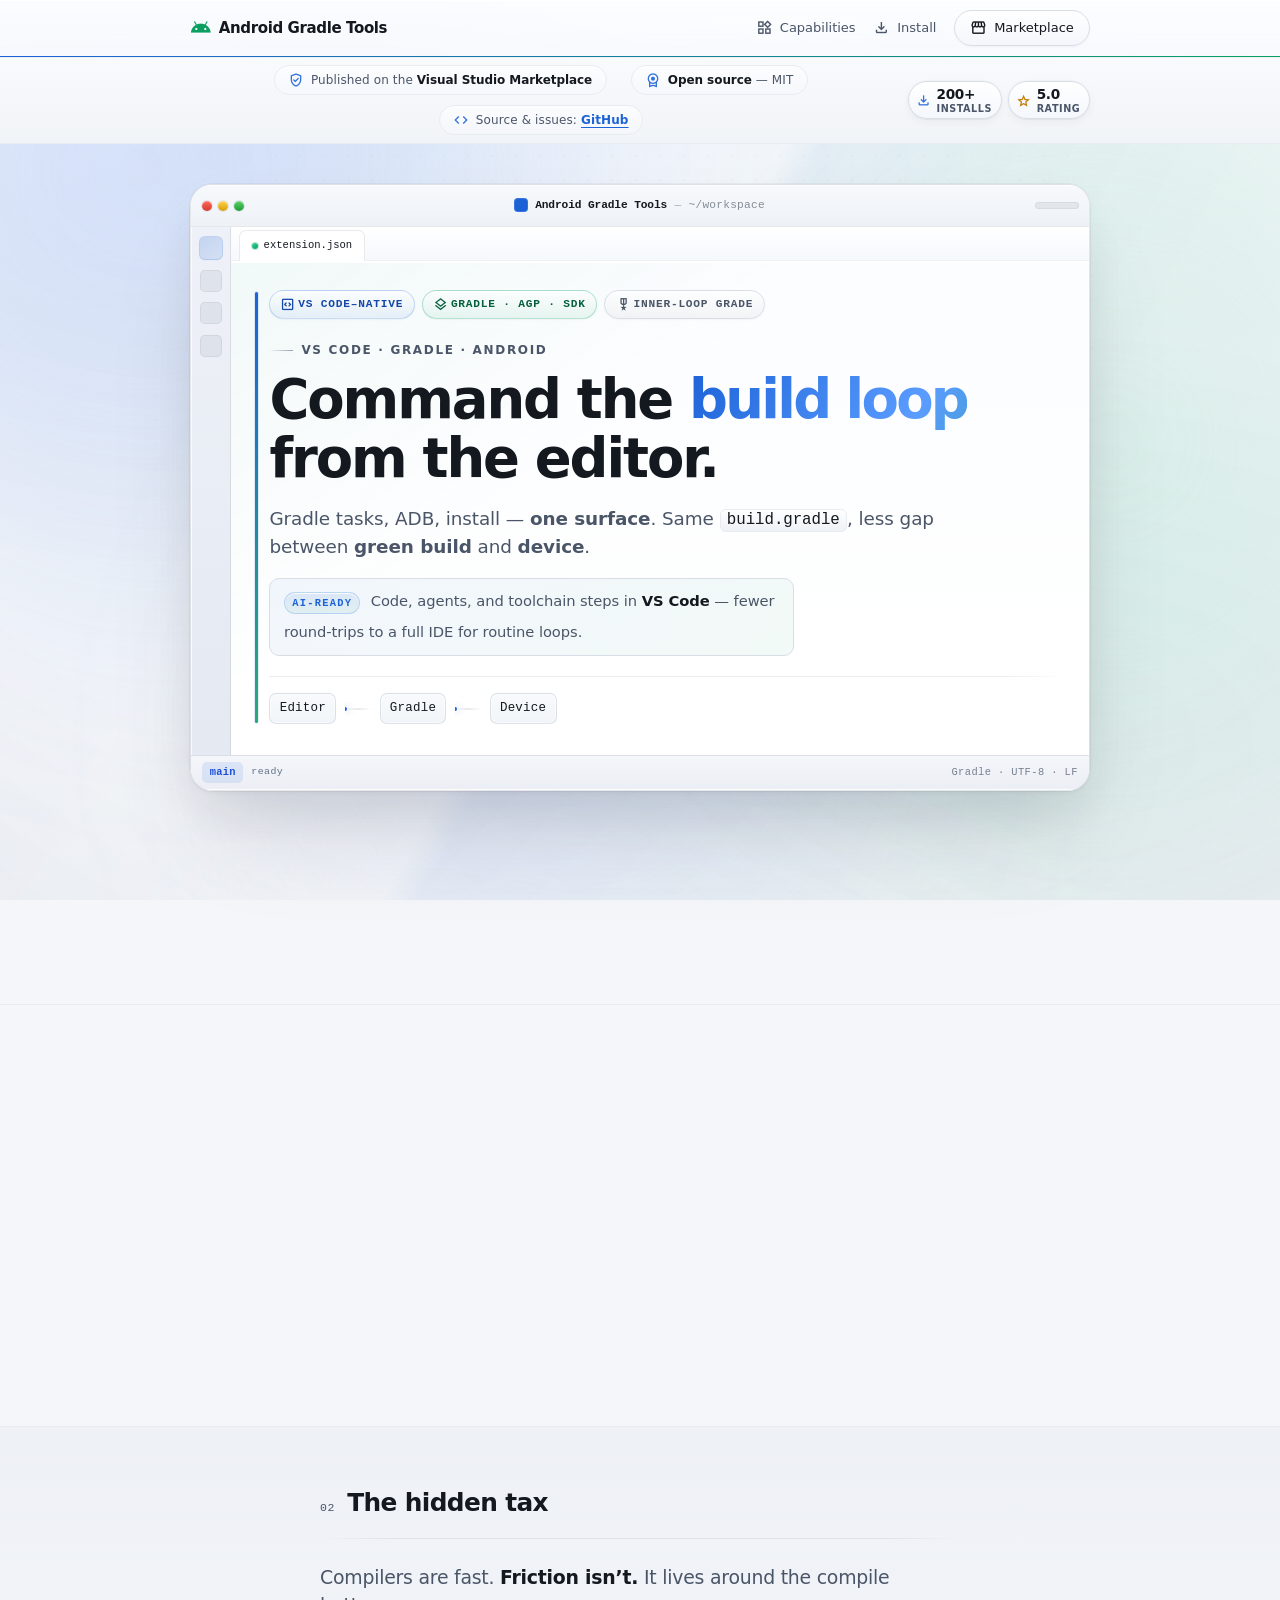
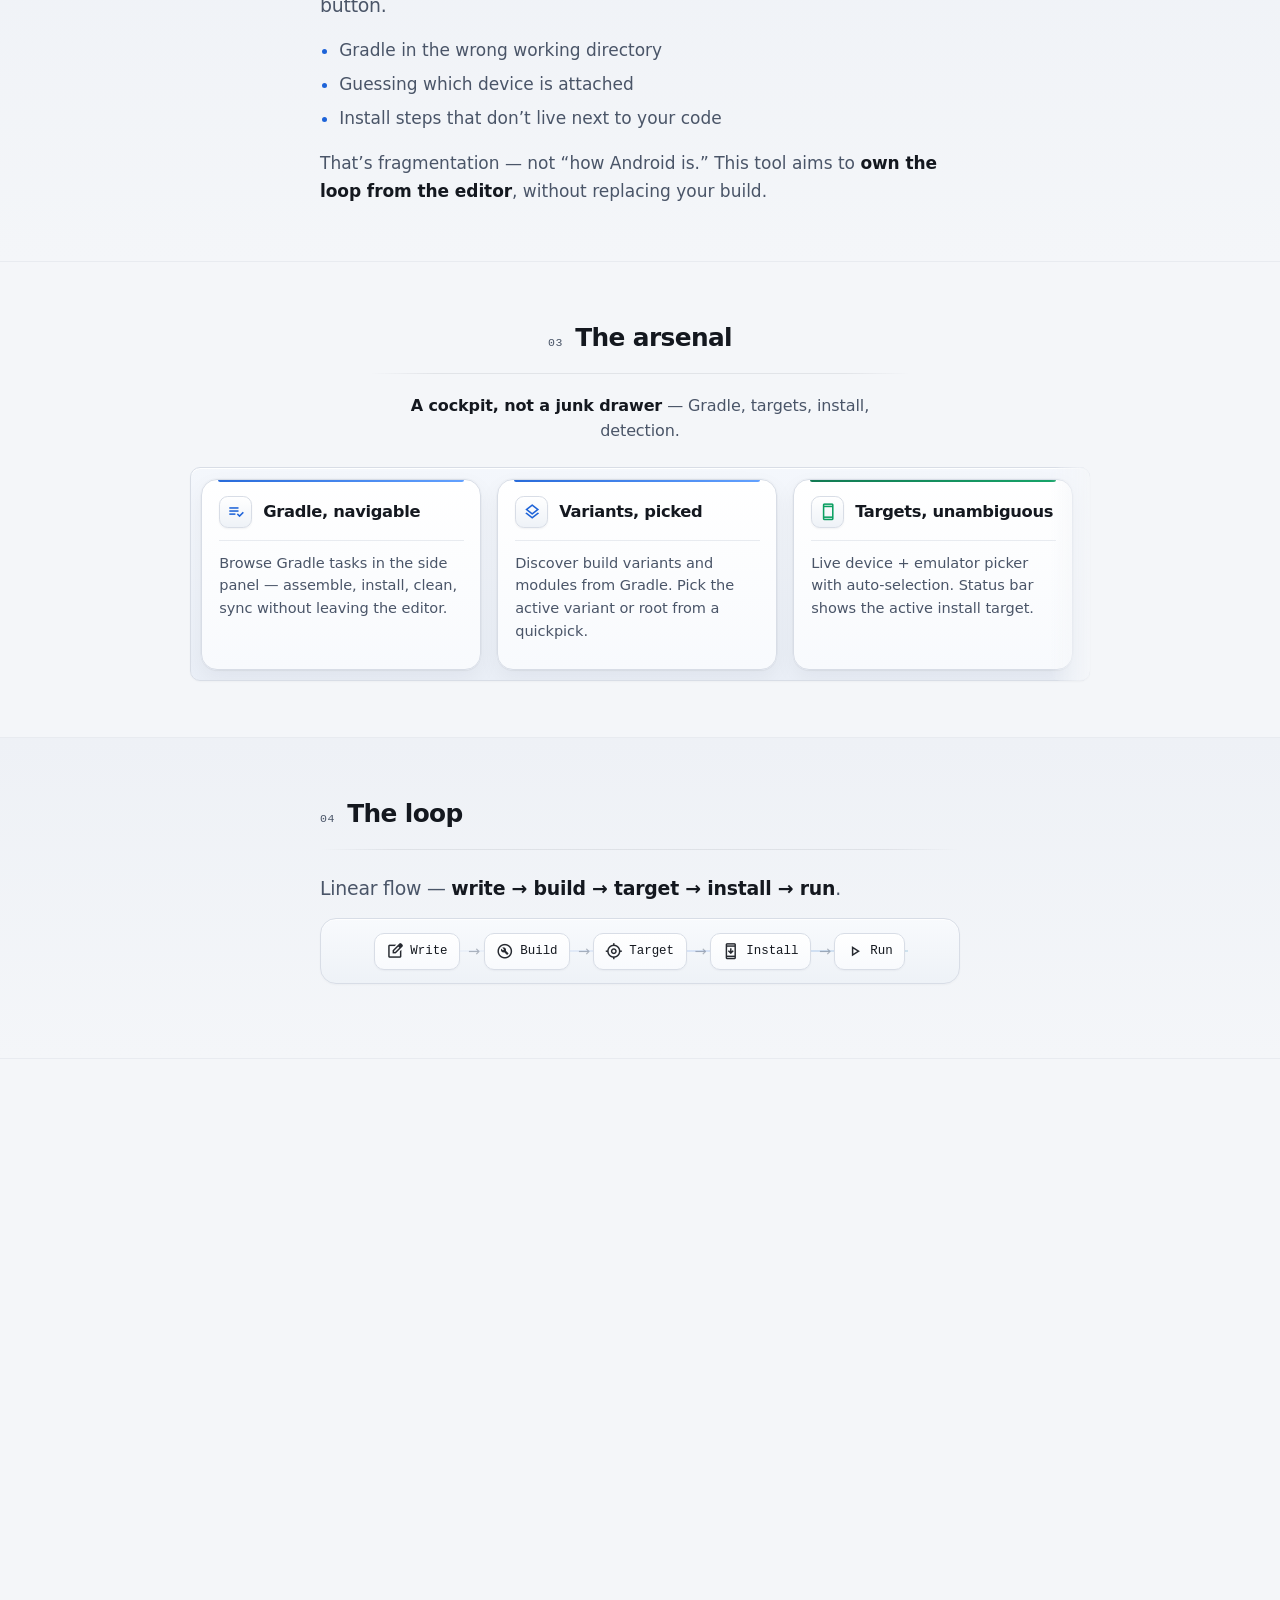
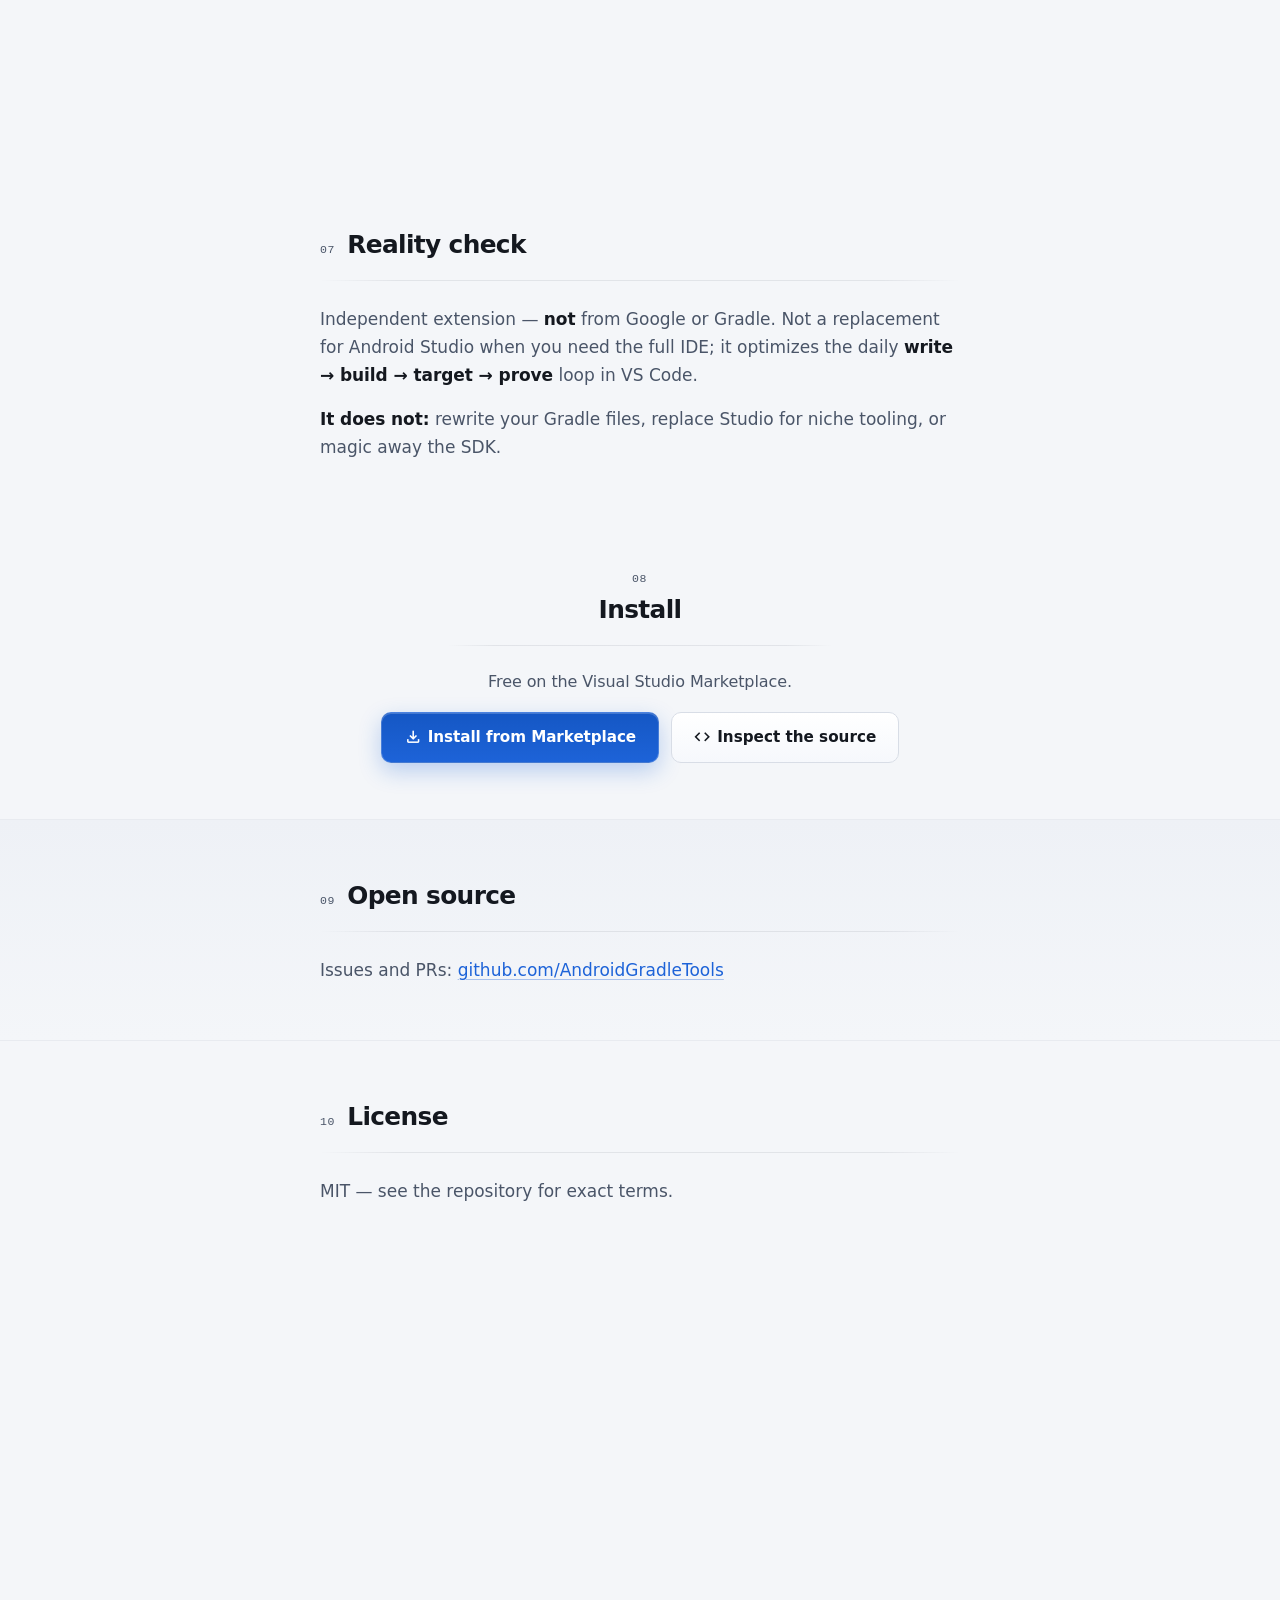
==== commit ba616971: "Update landing-page" ====
--- a/landing-page/index.html
+++ b/landing-page/index.html
@@ -7,7 +7,7 @@
     <title>Android Gradle Tools — Own the Android inner loop in VS Code</title>
     <meta
       name="description"
-      content="Gradle tasks, ADB, APK install in VS Code — stay in one editor with your AI agent, no Android Studio round-trips. One surface for code, agents, and the Android loop."
+      content="Gradle, ADB, install, Logcat, JDWP debug, remote ADB bridge — drive the Android inner loop from VS Code & Cursor without Android Studio round-trips."
     />
     <meta name="application-name" content="Android Gradle Tools" />
     <meta name="keywords" content="Android, VS Code, Gradle, ADB, APK, Android Studio alternative, Android development, VSCode extension, Kotlin, Android build, Android debug, Android emulator, install APK, Gradle tasks, Android tools, Visual Studio Code Android, Android SDK, Android NDK, adb shell, adb logcat, build APK, debug APK, Android run configuration, Android device, connected device, wireless ADB, ADB over WiFi, Android build tools, Android Gradle plugin, AGP, Jetpack, Compose, Android CI, Android automation, mobile development, Android open source, MIT license, free Android tools, Android productivity, VS Code mobile, Android workspace, multi-module Android, Android monorepo, Gradle wrapper, gradlew, Android lint, Android test, instrumented test, Android unit test, adb install, adb uninstall, Android Studio replacement, lightweight Android IDE, Android developer tools, Android extension pack" />
@@ -19,7 +19,7 @@
     <meta property="og:title" content="Android Gradle Tools — Android inner loop in VS Code" />
     <meta
       property="og:description"
-      content="Gradle tasks, ADB, and install flows in VS Code — open source, distributed via the Visual Studio Marketplace."
+      content="Gradle tasks, ADB, install, Logcat, JDWP debug, remote ADB over WebSocket, release signing — Android side panel for VS Code & Cursor. Open source, MIT."
     />
     <meta property="og:url" content="https://androidgradletools.org/" />
     <meta property="og:locale" content="en_US" />
@@ -29,7 +29,7 @@
     <meta name="twitter:title" content="Android Gradle Tools — VS Code extension" />
     <meta
       name="twitter:description"
-      content="Gradle, ADB, and installs from the editor. Open source (MIT), published on the VS Code Marketplace."
+      content="Gradle, ADB, install, Logcat, JDWP debug, remote ADB — Android inner loop in VS Code. MIT, on the Marketplace."
     />
     <meta name="twitter:image" content="https://raw.githubusercontent.com/cuongnv126/android-ide-extension/main/media/screenshots/overview.webp" />
     <link rel="icon" type="image/png" href="favicon.png" />
@@ -59,12 +59,16 @@
         "keywords": "Android, VS Code, Gradle, ADB, APK, Kotlin, Android build, Android debug, Android emulator, VSCode extension, Android SDK, AGP, Jetpack Compose, adb logcat, wireless ADB, Android Studio alternative, Gradle wrapper, Android lint, Android test, mobile development",
         "screenshot": "https://raw.githubusercontent.com/cuongnv126/android-ide-extension/main/media/screenshots/overview.webp",
         "featureList": [
-          "Run Gradle tasks from VS Code",
-          "ADB device management",
-          "APK install and uninstall",
-          "Android emulator control",
-          "Build variant selection",
-          "Logcat integration"
+          "Gradle tasks from the side panel",
+          "Build variants picker",
+          "Live ADB device picker",
+          "Build → install → launch",
+          "Logcat with regex filters",
+          "APK cache browser",
+          "JDWP debugger attach",
+          "Remote ADB over WebSocket",
+          "Release signing scaffold",
+          "Isolated Gradle daemon control"
         ]
       }
     </script>
@@ -140,7 +144,7 @@
           <li class="trust-strip__metric">
             <span class="icon trust-strip__metric-icon" aria-hidden="true">download</span>
             <span class="trust-strip__metric-stack">
-              <span class="trust-strip__metric-value">50+</span>
+              <span class="trust-strip__metric-value">200+</span>
               <span class="trust-strip__metric-label">Installs</span>
             </span>
           </li>
@@ -336,7 +340,15 @@
                   <span class="icon icon--card icon--jb" aria-hidden="true">playlist_add_check</span>
                   <h3>Gradle, navigable</h3>
                 </div>
-                <p>Browse Gradle tasks in the UI — less archaeology, more shipping.</p>
+                <p>Browse Gradle tasks in the side panel — assemble, install, clean, sync without leaving the editor.</p>
+              </article>
+              <article class="card">
+                <div class="card__accent card__accent--jb"></div>
+                <div class="card__head">
+                  <span class="icon icon--card icon--jb" aria-hidden="true">layers</span>
+                  <h3>Variants, picked</h3>
+                </div>
+                <p>Discover build variants and modules from Gradle. Pick the active variant or root from a quickpick.</p>
               </article>
               <article class="card">
                 <div class="card__accent card__accent--ad"></div>
@@ -344,23 +356,63 @@
                   <span class="icon icon--card icon--ad" aria-hidden="true">smartphone</span>
                   <h3>Targets, unambiguous</h3>
                 </div>
-                <p>Pick devices and emulators with enough context to choose on purpose.</p>
+                <p>Live device + emulator picker with auto-selection. Status bar shows the active install target.</p>
               </article>
               <article class="card">
                 <div class="card__accent card__accent--mix"></div>
                 <div class="card__head">
                   <span class="icon icon--card icon--mix" aria-hidden="true">install_mobile</span>
-                  <h3>Build → install, relentless</h3>
-                </div>
-                <p>Tight loop: build, push, verify — repeat until it runs on hardware.</p>
+                  <h3>Build → install → launch</h3>
+                </div>
+                <p>Tight loop — build, push to device, launch the app. Repeat until it runs.</p>
               </article>
               <article class="card">
                 <div class="card__accent card__accent--jb"></div>
                 <div class="card__head">
-                  <span class="icon icon--card icon--jb" aria-hidden="true">radar</span>
-                  <h3>Projects, detected</h3>
-                </div>
-                <p>Android Gradle projects surface with sane defaults for normal repos.</p>
+                  <span class="icon icon--card icon--jb" aria-hidden="true">terminal</span>
+                  <h3>Logcat, integrated</h3>
+                </div>
+                <p>Live device logs with regex filters, level coloring, package filter, and persistent column settings.</p>
+              </article>
+              <article class="card">
+                <div class="card__accent card__accent--ad"></div>
+                <div class="card__head">
+                  <span class="icon icon--card icon--ad" aria-hidden="true">archive</span>
+                  <h3>APK cache, browseable</h3>
+                </div>
+                <p>Re-install previous build outputs from a cache. Clean it on demand.</p>
+              </article>
+              <article class="card">
+                <div class="card__accent card__accent--mix"></div>
+                <div class="card__head">
+                  <span class="icon icon--card icon--mix" aria-hidden="true">bug_report</span>
+                  <h3>Debug, attached</h3>
+                </div>
+                <p>Attach the JDWP debugger to a running process via local port forwarding. Source-mapped breakpoints out of the box.</p>
+              </article>
+              <article class="card">
+                <div class="card__accent card__accent--jb"></div>
+                <div class="card__head">
+                  <span class="icon icon--card icon--jb" aria-hidden="true">globe</span>
+                  <h3>Remote ADB, bridged</h3>
+                </div>
+                <p>Connect to a phone over a WebSocket relay — wireless, remote LAN, or paired companion app.</p>
+              </article>
+              <article class="card">
+                <div class="card__accent card__accent--ad"></div>
+                <div class="card__head">
+                  <span class="icon icon--card icon--ad" aria-hidden="true">key</span>
+                  <h3>Release signing, scaffolded</h3>
+                </div>
+                <p>Guided setup writes signingConfigs blocks into your build.gradle. Local-override flow keeps secrets out of the repo.</p>
+              </article>
+              <article class="card">
+                <div class="card__accent card__accent--mix"></div>
+                <div class="card__head">
+                  <span class="icon icon--card icon--mix" aria-hidden="true">stop_circle</span>
+                  <h3>Daemons, contained</h3>
+                </div>
+                <p>Isolated GRADLE_USER_HOME so editor builds don't fight Studio. Auto-stop idle daemons after N minutes.</p>
               </article>
             </div>
           </div>
@@ -435,7 +487,9 @@
             <li><span class="icon icon--tag" aria-hidden="true">integration_instructions</span>AGP workflows</li>
             <li><span class="icon icon--tag" aria-hidden="true">construction</span>Gradle builds</li>
             <li><span class="icon icon--tag" aria-hidden="true">usb</span>Android SDK + ADB</li>
-            <li><span class="icon icon--tag" aria-hidden="true">view_quilt</span>Visual Studio Code</li>
+            <li><span class="icon icon--tag" aria-hidden="true">view_quilt</span>VS Code 1.85+</li>
+            <li><span class="icon icon--tag" aria-hidden="true">view_quilt</span>Cursor</li>
+            <li><span class="icon icon--tag" aria-hidden="true">bug_report</span>Java / Kotlin breakpoints</li>
           </ul>
         </div>
       </section>
--- a/landing-page/styles.css
+++ b/landing-page/styles.css
@@ -2174,6 +2174,30 @@
   animation-delay: 0.23s;
 }
 
+section:has(#capabilities-heading).is-visible .grid--arsenal .card:nth-child(5) {
+  animation-delay: 0.29s;
+}
+
+section:has(#capabilities-heading).is-visible .grid--arsenal .card:nth-child(6) {
+  animation-delay: 0.35s;
+}
+
+section:has(#capabilities-heading).is-visible .grid--arsenal .card:nth-child(7) {
+  animation-delay: 0.41s;
+}
+
+section:has(#capabilities-heading).is-visible .grid--arsenal .card:nth-child(8) {
+  animation-delay: 0.47s;
+}
+
+section:has(#capabilities-heading).is-visible .grid--arsenal .card:nth-child(9) {
+  animation-delay: 0.53s;
+}
+
+section:has(#capabilities-heading).is-visible .grid--arsenal .card:nth-child(10) {
+  animation-delay: 0.59s;
+}
+
 @keyframes agt-card-rise {
   from {
     opacity: 0;
@@ -2438,3 +2462,1350 @@
     transform: none;
   }
 }
+
+/* ──────────────────────────────────────────────────────────────────────
+ * Refinement layer — depth, surfaces, micro-interactions.
+ * Appended on top of base rules so each override is one cascade level deep.
+ * ────────────────────────────────────────────────────────────────────── */
+
+/* — Cards — gradient surface, layered shadow, accent glow on hover ───── */
+.card {
+  background: linear-gradient(180deg, #ffffff 0%, #f8fafd 100%);
+  box-shadow:
+    0 1px 0 rgba(255, 255, 255, 1) inset,
+    0 0 0 1px rgba(15, 23, 42, 0.02),
+    0 1px 2px rgba(15, 23, 42, 0.04),
+    0 8px 22px rgba(15, 23, 42, 0.05);
+  transition:
+    background 0.22s ease,
+    border-color 0.22s ease,
+    transform 0.24s cubic-bezier(0.22, 1, 0.36, 1),
+    box-shadow 0.24s ease;
+}
+
+.card:hover {
+  background: linear-gradient(180deg, #ffffff 0%, #f3f7fc 100%);
+  border-color: rgba(29, 99, 216, 0.22);
+  box-shadow:
+    0 1px 0 rgba(255, 255, 255, 1) inset,
+    0 0 0 1px rgba(29, 99, 216, 0.18),
+    0 4px 8px rgba(15, 23, 42, 0.06),
+    0 18px 40px rgba(29, 99, 216, 0.10);
+}
+
+.card__accent {
+  height: 2px;
+  transition: height 0.22s ease, opacity 0.22s ease, filter 0.22s ease;
+}
+
+.card:hover .card__accent {
+  height: 4px;
+  opacity: 1;
+  filter: brightness(1.05) saturate(1.1);
+}
+
+/* Card head — icon disc + tighter title rhythm */
+.card__head {
+  align-items: center;
+  gap: 0.7rem;
+  margin-bottom: 0;
+  padding-bottom: 0.7rem;
+  border-bottom: 1px solid var(--jb-border-subtle);
+}
+
+.icon--card {
+  width: 2.05rem;
+  height: 2.05rem;
+  border-radius: 0.55rem;
+  background: linear-gradient(180deg, #ffffff 0%, #eef2f7 100%);
+  border: 1px solid var(--jb-border);
+  box-shadow:
+    0 1px 0 rgba(255, 255, 255, 1) inset,
+    0 1px 2px rgba(15, 23, 42, 0.05);
+  display: inline-flex;
+  align-items: center;
+  justify-content: center;
+  font-size: 1.15rem;
+  flex-shrink: 0;
+  transition: border-color 0.22s ease, box-shadow 0.22s ease;
+}
+
+.card:hover .icon--card {
+  border-color: rgba(29, 99, 216, 0.28);
+  box-shadow:
+    0 1px 0 rgba(255, 255, 255, 1) inset,
+    0 0 0 3px rgba(29, 99, 216, 0.08),
+    0 2px 4px rgba(15, 23, 42, 0.05);
+}
+
+.card__head h3 {
+  letter-spacing: -0.012em;
+}
+
+.card p {
+  padding-top: 0.7rem;
+}
+
+/* — Hero IDE window — outer halo + softer surface ─────────────────────── */
+.ide-window {
+  position: relative;
+  background: linear-gradient(180deg, #ffffff 0%, #f3f6fb 100%);
+  box-shadow:
+    0 1px 0 rgba(255, 255, 255, 0.95) inset,
+    0 0 0 1px rgba(15, 23, 42, 0.04),
+    0 2px 4px rgba(15, 23, 42, 0.04),
+    0 24px 48px rgba(15, 23, 42, 0.07),
+    0 56px 100px -22px rgba(15, 23, 42, 0.12);
+}
+
+.ide-window::before {
+  content: "";
+  position: absolute;
+  top: -8%;
+  left: 6%;
+  right: 6%;
+  height: 55%;
+  border-radius: 50%;
+  background: radial-gradient(ellipse at center, rgba(29, 99, 216, 0.07) 0%, transparent 65%);
+  z-index: -1;
+  pointer-events: none;
+  filter: blur(22px);
+}
+
+.ide-window--motion[data-motion="hero"]:hover {
+  box-shadow:
+    0 1px 0 rgba(255, 255, 255, 0.95) inset,
+    0 0 0 1px rgba(29, 99, 216, 0.16),
+    0 4px 8px rgba(15, 23, 42, 0.05),
+    0 28px 56px rgba(15, 23, 42, 0.08),
+    0 64px 110px -22px rgba(29, 99, 216, 0.15);
+}
+
+/* Pipeline arrow — flowing dot animation */
+.hero-pipeline__arrow {
+  position: relative;
+  width: 1.6rem;
+  height: 0.8rem;
+  font-size: 0;
+  overflow: hidden;
+}
+
+.hero-pipeline__arrow::before {
+  content: "";
+  position: absolute;
+  top: 50%;
+  left: 0;
+  right: 0;
+  height: 1px;
+  background: linear-gradient(90deg, transparent 0%, rgba(15, 23, 42, 0.18) 50%, transparent 100%);
+  transform: translateY(-50%);
+}
+
+.hero-pipeline__arrow::after {
+  content: "";
+  position: absolute;
+  top: 50%;
+  left: 0;
+  width: 4px;
+  height: 4px;
+  border-radius: 50%;
+  background: var(--jb-blue);
+  box-shadow: 0 0 8px rgba(29, 99, 216, 0.6);
+  transform: translate(-50%, -50%);
+  animation: pipeline-flow 2.6s cubic-bezier(0.65, 0, 0.35, 1) infinite;
+}
+
+.hero-pipeline > :nth-child(4)::after {
+  animation-delay: 1.3s;
+}
+
+@keyframes pipeline-flow {
+  0%   { left: 0; opacity: 0; }
+  15%  { opacity: 1; }
+  85%  { opacity: 1; }
+  100% { left: 100%; opacity: 0; }
+}
+
+@media (prefers-reduced-motion: reduce) {
+  .hero-pipeline__arrow::after {
+    animation: none;
+    left: 50%;
+    opacity: 0.6;
+  }
+}
+
+/* — Section heading index — number only, quiet mono ─────────────────── */
+.section-heading__index {
+  font-family: var(--font-mono);
+  font-size: 0.72rem;
+  font-weight: 500;
+  letter-spacing: 0.06em;
+  line-height: 1;
+  color: var(--jb-text-dim);
+  opacity: 1;
+  font-feature-settings: "tnum" 1, "lnum" 1;
+}
+
+/* — Trust strip metrics — refined pill surface, tabular numerals ─────── */
+.trust-strip__metric {
+  background: linear-gradient(180deg, #ffffff 0%, #f4f7fc 100%);
+  border-color: var(--jb-border);
+  box-shadow:
+    0 1px 0 rgba(255, 255, 255, 1) inset,
+    0 0 0 1px rgba(15, 23, 42, 0.02),
+    0 1px 2px rgba(15, 23, 42, 0.04),
+    0 4px 10px rgba(15, 23, 42, 0.04);
+}
+
+.trust-strip__metric-value {
+  font-feature-settings: "tnum" 1, "lnum" 1;
+  letter-spacing: -0.022em;
+}
+
+/* — Buttons — refined press depth ────────────────────────────────────── */
+.button--primary {
+  letter-spacing: -0.005em;
+}
+
+.button--ghost {
+  background: linear-gradient(180deg, #ffffff 0%, #f6f8fc 100%);
+}
+
+.button:active {
+  filter: brightness(0.97);
+}
+
+/* — Section transitions ──────────────────────────────────────────────── */
+.section + .section {
+  /* Softer transition between contrast bands. */
+  isolation: isolate;
+}
+
+/* ──────────────────────────────────────────────────────────────────────
+ * Refinement layer 2 — finer details: glass surfaces, pillar hover,
+ * workflow micro-interactions, ambient bg drift. Append-only.
+ * ────────────────────────────────────────────────────────────────────── */
+
+/* — Hero badges — glass pill effect ──────────────────────────────────── */
+.badge {
+  position: relative;
+  background-clip: padding-box;
+  backdrop-filter: blur(10px) saturate(1.1);
+  -webkit-backdrop-filter: blur(10px) saturate(1.1);
+  box-shadow:
+    0 1px 0 rgba(255, 255, 255, 0.7) inset,
+    0 1px 2px rgba(15, 23, 42, 0.04);
+  transition: transform 0.18s ease, box-shadow 0.18s ease;
+}
+
+.badge--jb {
+  background: linear-gradient(180deg, rgba(255, 255, 255, 0.6) 0%, rgba(29, 99, 216, 0.08) 100%);
+}
+
+.badge--android {
+  background: linear-gradient(180deg, rgba(255, 255, 255, 0.6) 0%, rgba(10, 159, 97, 0.08) 100%);
+}
+
+.badge--neutral {
+  background: linear-gradient(180deg, rgba(255, 255, 255, 0.6) 0%, rgba(15, 23, 42, 0.04) 100%);
+}
+
+.hero-badges:hover .badge {
+  transform: translateY(-1px);
+}
+
+/* — Hero title accent — subtle radial glow behind gradient text ──────── */
+.hero-title__accent {
+  position: relative;
+  background: linear-gradient(120deg, var(--jb-blue) 0%, #5a9cff 45%, var(--ad-green) 100%);
+  background-size: 180% 180%;
+  -webkit-background-clip: text;
+  background-clip: text;
+  color: transparent;
+  animation: hero-accent-shimmer 8s ease-in-out infinite;
+}
+
+@keyframes hero-accent-shimmer {
+  0%, 100% { background-position: 0% 50%; }
+  50%      { background-position: 100% 50%; }
+}
+
+@media (prefers-reduced-motion: reduce) {
+  .hero-title__accent {
+    animation: none;
+  }
+}
+
+/* — Value strip pillars — hover lift + accent border ─────────────────── */
+.value-strip__item {
+  transition:
+    border-color 0.22s ease,
+    transform 0.24s cubic-bezier(0.22, 1, 0.36, 1),
+    box-shadow 0.24s ease;
+  cursor: default;
+}
+
+.value-strip__item:hover {
+  transform: translateY(-2px);
+  border-color: rgba(29, 99, 216, 0.22);
+  box-shadow:
+    0 1px 0 rgba(255, 255, 255, 0.95) inset,
+    0 1px 2px rgba(15, 23, 42, 0.04),
+    0 14px 32px rgba(29, 99, 216, 0.08);
+}
+
+.value-strip__icon-wrap {
+  position: relative;
+  background: linear-gradient(145deg, #ffffff 0%, #eef2f7 100%);
+  box-shadow:
+    0 1px 0 rgba(255, 255, 255, 1) inset,
+    0 1px 2px rgba(15, 23, 42, 0.05);
+  transition: box-shadow 0.22s ease, border-color 0.22s ease;
+}
+
+.value-strip__item:hover .value-strip__icon-wrap {
+  border-color: rgba(29, 99, 216, 0.28);
+  box-shadow:
+    0 1px 0 rgba(255, 255, 255, 1) inset,
+    0 0 0 3px rgba(29, 99, 216, 0.08),
+    0 2px 4px rgba(15, 23, 42, 0.05);
+}
+
+/* — Workflow steps — interactive disc + active highlight ─────────────── */
+.workflow-steps__inner {
+  background: linear-gradient(180deg, #ffffff 0%, #f8fafd 100%);
+  box-shadow:
+    0 1px 0 rgba(255, 255, 255, 1) inset,
+    0 1px 2px rgba(15, 23, 42, 0.04);
+  transition:
+    transform 0.2s cubic-bezier(0.22, 1, 0.36, 1),
+    border-color 0.2s ease,
+    box-shadow 0.2s ease;
+}
+
+.workflow-steps li:hover .workflow-steps__inner {
+  transform: translateY(-1px);
+  border-color: rgba(29, 99, 216, 0.28);
+  box-shadow:
+    0 1px 0 rgba(255, 255, 255, 1) inset,
+    0 0 0 3px rgba(29, 99, 216, 0.06),
+    0 4px 12px rgba(29, 99, 216, 0.10);
+}
+
+.workflow-steps li:hover .icon--wf {
+  color: var(--jb-blue);
+  opacity: 1;
+}
+
+.icon--wf {
+  transition: color 0.18s ease, opacity 0.18s ease;
+}
+
+/* Arrow between steps — slightly more refined */
+.workflow-steps li:not(:last-child)::after {
+  font-size: 0.85em;
+  opacity: 0.4;
+  transition: transform 0.2s ease, opacity 0.2s ease, color 0.2s ease;
+}
+
+.workflow-steps li:hover:not(:last-child)::after {
+  color: var(--jb-blue);
+  opacity: 0.85;
+  transform: translateX(2px);
+}
+
+/* — Compatibility tags — hover state ─────────────────────────────────── */
+.list--inline-tags li {
+  transition:
+    border-color 0.18s ease,
+    color 0.18s ease,
+    transform 0.18s cubic-bezier(0.22, 1, 0.36, 1),
+    box-shadow 0.18s ease;
+}
+
+.list--inline-tags li:hover {
+  border-color: rgba(29, 99, 216, 0.32);
+  color: var(--jb-text);
+  transform: translateY(-1px);
+  box-shadow: 0 4px 10px rgba(29, 99, 216, 0.08);
+}
+
+.list--inline-tags li:hover .icon--tag {
+  color: var(--jb-blue);
+}
+
+.icon--tag {
+  transition: color 0.18s ease;
+}
+
+/* — Trust strip items — interactive states ───────────────────────────── */
+.trust-strip__item {
+  transition: color 0.18s ease;
+}
+
+.trust-strip__item:hover .trust-strip__icon {
+  color: var(--jb-blue);
+}
+
+.trust-strip__icon {
+  transition: color 0.18s ease;
+}
+
+.trust-strip__metric {
+  transition: transform 0.22s cubic-bezier(0.22, 1, 0.36, 1);
+}
+
+.trust-strip__metric:hover {
+  transform: translateY(-1px);
+}
+
+.trust-strip__metric:hover .trust-strip__metric-icon {
+  color: var(--jb-blue);
+}
+
+.trust-strip__metric--rating:hover .trust-strip__metric-icon {
+  color: #f59e0b;
+  filter: drop-shadow(0 0 4px rgba(245, 158, 11, 0.4));
+}
+
+.trust-strip__metric-icon {
+  transition: color 0.18s ease, filter 0.18s ease;
+}
+
+/* — Ambient bg drift — gentle motion on the bloom layers ─────────────── */
+@keyframes bg-bloom-drift-a {
+  0%, 100% { transform: translate3d(0, 0, 0); }
+  50%      { transform: translate3d(2.5%, -1.5%, 0); }
+}
+
+@keyframes bg-bloom-drift-b {
+  0%, 100% { transform: translate3d(0, 0, 0); }
+  50%      { transform: translate3d(-2%, 1.5%, 0); }
+}
+
+.page-bg__bloom--blue {
+  animation: bg-bloom-drift-a 38s ease-in-out infinite;
+  will-change: transform;
+}
+
+.page-bg__bloom--green {
+  animation: bg-bloom-drift-b 42s ease-in-out infinite;
+  will-change: transform;
+}
+
+.page-bg__bloom--violet {
+  animation: bg-bloom-drift-a 46s ease-in-out infinite reverse;
+  will-change: transform;
+}
+
+@media (prefers-reduced-motion: reduce) {
+  .page-bg__bloom--blue,
+  .page-bg__bloom--green,
+  .page-bg__bloom--violet {
+    animation: none;
+  }
+}
+
+/* — Inline code — refined chip look ──────────────────────────────────── */
+.inline-code {
+  position: relative;
+  font-family: var(--font-mono);
+  font-size: 0.86em;
+  padding: 0.08em 0.4em;
+  border-radius: 6px;
+  background: linear-gradient(180deg, rgba(255, 255, 255, 0.85) 0%, var(--jb-bg-input) 100%);
+  border: 1px solid var(--jb-border-subtle);
+  color: var(--jb-text);
+  letter-spacing: -0.005em;
+  box-shadow: 0 1px 0 rgba(255, 255, 255, 0.85) inset;
+}
+
+/* ──────────────────────────────────────────────────────────────────────
+ * Refinement layer 3 — final polish: ambient surfaces, micro-details,
+ * accessibility, and the "wow" small things you only feel on a 2nd visit.
+ * ────────────────────────────────────────────────────────────────────── */
+
+/* — ::selection — subtle blue tint with proper contrast ──────────────── */
+::selection {
+  background: rgba(29, 99, 216, 0.18);
+  color: var(--jb-text);
+}
+
+/* — Custom focus ring (accessible + brand-aligned) ───────────────────── */
+:focus-visible {
+  outline: 2px solid var(--jb-focus);
+  outline-offset: 3px;
+  border-radius: 4px;
+}
+
+a:focus-visible,
+.button:focus-visible,
+.site-nav__link:focus-visible {
+  border-radius: var(--radius-sm);
+}
+
+/* — Sticky header — refined backdrop + bottom hairline ───────────────── */
+.site-top {
+  background:
+    linear-gradient(180deg, rgba(252, 253, 255, 0.96) 0%, rgba(248, 250, 253, 0.92) 100%);
+  backdrop-filter: blur(14px) saturate(1.15);
+  -webkit-backdrop-filter: blur(14px) saturate(1.15);
+  box-shadow:
+    0 1px 0 rgba(255, 255, 255, 0.92) inset,
+    0 1px 0 rgba(15, 23, 42, 0.04);
+  border-bottom-color: transparent;
+}
+
+/* — Site nav links — underline grow on hover (replace ::after dot) ───── */
+.site-nav__link:not(.site-nav__link--cta) {
+  position: relative;
+  transition: color 0.18s ease;
+}
+
+.site-nav__link:not(.site-nav__link--cta)::after {
+  content: "";
+  position: absolute;
+  left: 0.4rem;
+  right: 0.4rem;
+  bottom: -2px;
+  height: 1px;
+  background: linear-gradient(90deg, transparent, var(--jb-blue), transparent);
+  opacity: 0;
+  transform: scaleX(0.4);
+  transition: opacity 0.2s ease, transform 0.22s cubic-bezier(0.22, 1, 0.36, 1);
+}
+
+.site-nav__link:not(.site-nav__link--cta):hover::after {
+  opacity: 1;
+  transform: scaleX(1);
+}
+
+.site-nav__link--cta {
+  background: linear-gradient(180deg, #ffffff 0%, #f3f6fb 100%);
+  border-radius: 999px;
+  padding: 0.42rem 0.95rem;
+  border: 1px solid var(--jb-border);
+  box-shadow:
+    0 1px 0 rgba(255, 255, 255, 0.95) inset,
+    0 1px 2px rgba(15, 23, 42, 0.04);
+  transition:
+    transform 0.2s cubic-bezier(0.22, 1, 0.36, 1),
+    border-color 0.2s ease,
+    box-shadow 0.2s ease;
+}
+
+.site-nav__link--cta:hover {
+  transform: translateY(-1px);
+  border-color: rgba(29, 99, 216, 0.3);
+  box-shadow:
+    0 1px 0 rgba(255, 255, 255, 1) inset,
+    0 0 0 3px rgba(29, 99, 216, 0.06),
+    0 4px 12px rgba(29, 99, 216, 0.10);
+}
+
+/* — Trust-strip text items — match metric pill quality ───────────────── */
+.trust-strip__item {
+  position: relative;
+  padding: 0.35rem 0.85rem;
+  border-radius: 999px;
+  background: linear-gradient(180deg, rgba(255, 255, 255, 0.7) 0%, rgba(244, 247, 252, 0.7) 100%);
+  border: 1px solid var(--jb-border-subtle);
+  backdrop-filter: blur(8px);
+  -webkit-backdrop-filter: blur(8px);
+  transition: border-color 0.18s ease, transform 0.22s cubic-bezier(0.22, 1, 0.36, 1);
+}
+
+.trust-strip__item:hover {
+  transform: translateY(-1px);
+  border-color: rgba(29, 99, 216, 0.22);
+}
+
+/* — Section heading — refined hairline (gradient fade) ───────────────── */
+.section-heading {
+  border-bottom: 0;
+  position: relative;
+  padding-bottom: 0.85rem;
+}
+
+.section-heading::after {
+  content: "";
+  position: absolute;
+  left: 0;
+  right: 0;
+  bottom: 0;
+  height: 1px;
+  background: linear-gradient(
+    90deg,
+    transparent 0%,
+    var(--hairline) 12%,
+    var(--hairline) 88%,
+    transparent 100%
+  );
+}
+
+.section-heading--center::after {
+  left: 20%;
+  right: 20%;
+}
+
+/* — Cards — aurora shimmer on hover (subtle gradient sweep) ──────────── */
+.card {
+  overflow: hidden;
+}
+
+.card::after {
+  content: "";
+  position: absolute;
+  top: 0;
+  left: -100%;
+  width: 60%;
+  height: 100%;
+  background: linear-gradient(
+    115deg,
+    transparent 0%,
+    rgba(255, 255, 255, 0.55) 50%,
+    transparent 100%
+  );
+  pointer-events: none;
+  transform: skewX(-12deg);
+  transition: left 0.7s cubic-bezier(0.22, 1, 0.36, 1);
+}
+
+.card:hover::after {
+  left: 130%;
+}
+
+@media (prefers-reduced-motion: reduce) {
+  .card::after {
+    display: none;
+  }
+}
+
+/* — IDE window titlebar dots — refined gradients ─────────────────────── */
+.ide-window__dot {
+  width: 10px;
+  height: 10px;
+  border-radius: 50%;
+  box-shadow:
+    0 1px 0 rgba(255, 255, 255, 0.3) inset,
+    0 0 0 1px rgba(15, 23, 42, 0.08);
+}
+
+.ide-window__dot--r {
+  background: linear-gradient(180deg, #ff6859 0%, #d3392c 100%);
+}
+
+.ide-window__dot--y {
+  background: linear-gradient(180deg, #ffd34a 0%, #d6a005 100%);
+}
+
+.ide-window__dot--g {
+  background: linear-gradient(180deg, #5cd06a 0%, #1e9c34 100%);
+}
+
+/* — Subtle scroll-driven IDE window parallax (zero-cost: transform only) ─ */
+@media (prefers-reduced-motion: no-preference) and (hover: hover) {
+  .ide-window--motion[data-motion="hero"] {
+    transition: transform 0.4s cubic-bezier(0.22, 1, 0.36, 1), box-shadow 0.35s ease;
+  }
+  .site-header:hover .ide-window--motion[data-motion="hero"] {
+    transform: translateY(-3px);
+  }
+}
+
+/* — Footer brand link — match header behaviour (plain blue on hover) ─── */
+.footer-brand__name {
+  transition: color 0.18s ease;
+}
+
+.footer-brand__logo:hover .footer-brand__name {
+  color: var(--jb-blue);
+}
+
+/* — Workflow rail — refined surface (replace flat input bg) ──────────── */
+.workflow-rail {
+  background: linear-gradient(180deg, #f8fafd 0%, #eef2f7 100%);
+  box-shadow:
+    0 1px 0 rgba(255, 255, 255, 0.85) inset,
+    0 1px 2px rgba(15, 23, 42, 0.03);
+}
+
+.workflow-rail__track {
+  background: linear-gradient(
+    90deg,
+    transparent,
+    rgba(29, 99, 216, 0.18),
+    rgba(10, 159, 97, 0.18),
+    transparent
+  );
+  background-size: 220% 100%;
+}
+
+/* — Arsenal grid — refine surrounding container ──────────────────────── */
+.grid--arsenal {
+  background: linear-gradient(180deg, #f4f7fc 0%, #eaeff7 100%);
+  border-color: var(--jb-border);
+  box-shadow:
+    0 1px 0 rgba(255, 255, 255, 0.95) inset,
+    0 1px 2px rgba(15, 23, 42, 0.03);
+}
+
+/* — Page-bg vignette — softer, more atmospheric ──────────────────────── */
+.page-bg__vignette {
+  background: radial-gradient(
+    ellipse 110% 95% at 50% 42%,
+    transparent 0%,
+    transparent 52%,
+    rgba(15, 23, 42, 0.05) 100%
+  );
+}
+
+/* — Refined typography for body emphasis ─────────────────────────────── */
+strong {
+  font-weight: 600;
+  letter-spacing: -0.005em;
+}
+
+/* — Custom scrollbar (Webkit + Firefox) ──────────────────────────────── */
+html {
+  scrollbar-width: thin;
+  scrollbar-color: rgba(29, 99, 216, 0.35) transparent;
+}
+
+::-webkit-scrollbar {
+  width: 10px;
+  height: 10px;
+}
+
+::-webkit-scrollbar-track {
+  background: transparent;
+}
+
+::-webkit-scrollbar-thumb {
+  background: rgba(15, 23, 42, 0.18);
+  border-radius: 999px;
+  border: 2px solid transparent;
+  background-clip: content-box;
+}
+
+::-webkit-scrollbar-thumb:hover {
+  background: rgba(29, 99, 216, 0.45);
+  background-clip: content-box;
+}
+
+/* — Selection refinement specific to code blocks ─────────────────────── */
+code::selection,
+.inline-code::selection,
+.ide-window *::selection {
+  background: rgba(29, 99, 216, 0.25);
+}
+
+/* ──────────────────────────────────────────────────────────────────────
+ * Refinement layer 5 — small editorial polish. Restraint, restraint, restraint.
+ * Kept under tight cap: no new effects, only sharpening what's already there.
+ * ────────────────────────────────────────────────────────────────────── */
+
+/* — IDE tab LED — soft breath, signals "the file is live" ────────────── */
+@keyframes tab-led-breath {
+  0%, 100% {
+    box-shadow:
+      0 0 0 1px rgba(10, 159, 97, 0.25),
+      0 0 0 0 rgba(10, 159, 97, 0.18);
+  }
+  50% {
+    box-shadow:
+      0 0 0 1px rgba(10, 159, 97, 0.35),
+      0 0 0 4px rgba(10, 159, 97, 0);
+  }
+}
+
+.ide-window__tab--active .ide-window__tab-led {
+  animation: tab-led-breath 3.2s ease-in-out infinite;
+}
+
+@media (prefers-reduced-motion: reduce) {
+  .ide-window__tab--active .ide-window__tab-led {
+    animation: none;
+  }
+}
+
+/* — Hero badges — kerning fine-tune at the small uppercase size ──────── */
+.badge {
+  font-feature-settings: "kern" 1, "liga" 1, "calt" 0, "ss01" 1;
+  letter-spacing: 0.07em;
+}
+
+/* — Hero AI tag — subtle gradient pill instead of flat accent ────────── */
+.hero-ai__tag {
+  background: linear-gradient(180deg, rgba(29, 99, 216, 0.10) 0%, rgba(10, 159, 97, 0.08) 100%);
+  border: 1px solid rgba(29, 99, 216, 0.18);
+  box-shadow: 0 1px 0 rgba(255, 255, 255, 0.85) inset;
+  letter-spacing: 0.06em;
+  font-feature-settings: "kern" 1, "ss01" 1;
+}
+
+/* — Section deck — refined small text under heading ──────────────────── */
+.section-deck {
+  font-feature-settings: "kern" 1, "liga" 1, "calt" 1;
+  letter-spacing: -0.005em;
+  color: var(--jb-text-dim);
+}
+
+.section-deck strong {
+  color: var(--jb-text);
+  font-weight: 600;
+  letter-spacing: -0.008em;
+}
+
+/* — Lead-in — refined first-line cadence (no drop-cap; just emphasis) ── */
+.lead-in {
+  font-feature-settings: "kern" 1, "liga" 1, "calt" 1, "ss01" 1;
+  letter-spacing: -0.008em;
+}
+
+.lead-in strong {
+  font-weight: 600;
+  color: var(--jb-text);
+  letter-spacing: -0.012em;
+}
+
+/* — Footer brand tagline — finer rhythm ──────────────────────────────── */
+.footer-brand__tagline {
+  font-feature-settings: "kern" 1, "liga" 1, "calt" 1;
+  letter-spacing: -0.005em;
+  color: var(--jb-text-dim);
+}
+
+.footer-brand__name {
+  letter-spacing: -0.02em;
+  font-feature-settings: "kern" 1, "ss01" 1;
+}
+
+/* — Footer disclaimer — refined editorial label ──────────────────────── */
+.footer-disclaimer {
+  font-feature-settings: "kern" 1, "liga" 1;
+  letter-spacing: -0.003em;
+  line-height: 1.55;
+}
+
+.footer-disclaimer__label {
+  font-family: var(--font-mono);
+  font-size: 0.68rem;
+  font-weight: 600;
+  letter-spacing: 0.08em;
+  text-transform: uppercase;
+  color: var(--jb-text-dim);
+  font-feature-settings: "tnum" 1, "lnum" 1;
+}
+
+/* — :target — transient highlight when scrolled to via anchor ────────── */
+@keyframes target-flash {
+  0%   { background-color: rgba(29, 99, 216, 0.08); }
+  100% { background-color: transparent; }
+}
+
+.section:target,
+.section[data-reveal]:target {
+  animation: target-flash 1.4s ease-out;
+  border-radius: var(--radius-md);
+}
+
+@media (prefers-reduced-motion: reduce) {
+  .section:target {
+    animation: none;
+  }
+}
+
+/* — IDE window tabstrip — refined gradient surface ───────────────────── */
+.ide-window__tabstrip {
+  background:
+    linear-gradient(180deg, #ffffff 0%, #f5f8fc 100%);
+  border-bottom-color: rgba(15, 23, 42, 0.06);
+}
+
+/* ──────────────────────────────────────────────────────────────────────
+ * Refinement layer 6 — world-class signals (Linear / Vercel / Stripe DNA).
+ * Editorial typography scale, signature dot overlay, refined hero rhythm,
+ * scroll-progress indicator, sophisticated card sequencing.
+ * ────────────────────────────────────────────────────────────────────── */
+
+/* — Hero title — editorial display scale ─────────────────────────────── */
+.hero-title {
+  font-size: clamp(2.05rem, 5.2vw, 3.4rem);
+  letter-spacing: -0.045em;
+  line-height: 1.05;
+  margin-bottom: 1rem;
+  font-weight: 700;
+}
+
+.hero-title__accent {
+  letter-spacing: -0.05em;
+}
+
+.hero-kicker {
+  font-size: 0.75rem;
+  letter-spacing: 0.14em;
+  margin-bottom: 0.65rem;
+}
+
+.lead {
+  font-size: clamp(1rem, 1.5vw, 1.15rem);
+  line-height: 1.55;
+  font-weight: 450;
+  max-width: min(64ch, 100%);
+  letter-spacing: -0.005em;
+}
+
+/* — Hero AI tag — refined editorial chip ─────────────────────────────── */
+.hero-ai {
+  font-size: 0.92rem;
+  letter-spacing: -0.005em;
+  margin-top: 1rem;
+  line-height: 1.55;
+}
+
+.hero-ai__tag {
+  font-size: 0.65rem;
+  font-weight: 700;
+  letter-spacing: 0.12em;
+  padding: 0.22em 0.7em;
+  margin-right: 0.55em;
+  border-radius: 999px;
+}
+
+/* — Hero pipeline — refined editorial track ──────────────────────────── */
+.hero-pipeline {
+  margin-top: 1.25rem;
+  padding-top: 1rem;
+  border-top: 1px solid var(--hairline);
+}
+
+.hero-pipeline__step {
+  font-family: var(--font-mono);
+  font-size: 0.78rem;
+  font-weight: 500;
+  letter-spacing: 0.02em;
+  color: var(--jb-text);
+  font-feature-settings: "tnum" 1, "lnum" 1, "ss01" 1;
+}
+
+/* — Vercel-signature dot overlay — sits above mesh, below content ────── */
+.page-bg::after {
+  content: "";
+  position: absolute;
+  inset: 0;
+  background-image: radial-gradient(
+    rgba(15, 23, 42, 0.10) 1px,
+    transparent 1px
+  );
+  background-size: 24px 24px;
+  background-position: 0 0;
+  mask-image: radial-gradient(
+    ellipse 70% 75% at 50% 35%,
+    rgba(0, 0, 0, 0.55) 0%,
+    rgba(0, 0, 0, 0.18) 50%,
+    transparent 80%
+  );
+  -webkit-mask-image: radial-gradient(
+    ellipse 70% 75% at 50% 35%,
+    rgba(0, 0, 0, 0.55) 0%,
+    rgba(0, 0, 0, 0.18) 50%,
+    transparent 80%
+  );
+  opacity: 0.65;
+  pointer-events: none;
+}
+
+/* Hide the existing line grid — dots replace it as the signature pattern.
+ * Lines + dots together is busy; pick one. */
+.page-bg__grid {
+  opacity: 0.18;
+  background-size: 96px 96px;
+}
+
+/* — Scroll progress bar — thin gradient line at top of viewport ──────── */
+@supports (animation-timeline: scroll()) {
+  .site-top::after {
+    content: "";
+    position: absolute;
+    left: 0;
+    right: 0;
+    bottom: -1px;
+    height: 1.5px;
+    background: linear-gradient(
+      90deg,
+      var(--jb-blue) 0%,
+      var(--ad-green) 100%
+    );
+    transform-origin: left center;
+    animation: scroll-progress linear;
+    animation-timeline: scroll(root);
+  }
+  @keyframes scroll-progress {
+    0%   { transform: scaleX(0); }
+    100% { transform: scaleX(1); }
+  }
+}
+
+/* — Section vertical rhythm — bigger gaps for editorial feel ─────────── */
+.section {
+  padding-block: clamp(2.4rem, 5vw, 3.5rem);
+}
+
+.section + .section {
+  /* Subtle hairline with gradient fade on band-to-band transitions. */
+  position: relative;
+}
+
+/* — Card font rendering — display optimization at small size ─────────── */
+.card__head h3 {
+  letter-spacing: -0.02em;
+  font-feature-settings: "kern" 1, "liga" 1, "ss01" 1;
+}
+
+.card p {
+  font-size: 0.91rem;
+  letter-spacing: -0.003em;
+  line-height: 1.55;
+  color: var(--jb-text-dim);
+  font-feature-settings: "kern" 1, "liga" 1, "calt" 1;
+}
+
+/* — Trust strip — refined editorial cadence ──────────────────────────── */
+.trust-strip__list {
+  font-size: 0.875rem;
+  letter-spacing: -0.005em;
+}
+
+.trust-strip__metric-value {
+  font-size: 0.85rem;
+}
+
+.trust-strip__metric-label {
+  font-size: 0.6rem;
+  letter-spacing: 0.06em;
+}
+
+
+/* — Section heading — bigger world-class display ─────────────────────── */
+.section-heading {
+  font-size: clamp(1.2rem, 2.3vw, 1.55rem);
+  letter-spacing: -0.025em;
+  margin-bottom: 1.5rem;
+  padding-bottom: 0.95rem;
+  font-feature-settings: "kern" 1, "liga" 1, "ss01" 1;
+}
+
+/* — Lead-in — display weight at section opener ───────────────────────── */
+.lead-in {
+  font-size: clamp(1.05rem, 1.6vw, 1.18rem);
+  font-weight: 500;
+  letter-spacing: -0.012em;
+  line-height: 1.5;
+  color: var(--jb-text);
+  margin-bottom: 1.1rem;
+}
+
+.section-deck {
+  font-size: 1rem;
+  letter-spacing: -0.006em;
+}
+
+/* — Buttons — refined outline width on focus for accessibility weight ── */
+.button:focus-visible {
+  outline-width: 2px;
+  outline-offset: 3px;
+  outline-color: var(--jb-focus);
+}
+
+/* — Print — strip motion + bg, optimize for paper ────────────────────── */
+@media print {
+  :root {
+    --jb-bg: #fff;
+    --jb-bg-elevated: #fff;
+    --jb-bg-input: #fff;
+  }
+  .page-bg,
+  .site-top,
+  .ide-window--motion,
+  [data-reveal] {
+    animation: none !important;
+    transition: none !important;
+  }
+  .card,
+  .value-strip__item,
+  .workflow-rail,
+  .grid--arsenal {
+    background: #fff !important;
+    box-shadow: none !important;
+    border: 1px solid #ccc !important;
+  }
+  .button {
+    border: 1px solid #999 !important;
+    background: #fff !important;
+    color: #000 !important;
+  }
+  .badge,
+  .trust-strip__item,
+  .trust-strip__metric {
+    background: #fff !important;
+    border: 1px solid #ccc !important;
+    box-shadow: none !important;
+  }
+  /* Make external links visible on paper. */
+  a[href^="http"]::after {
+    content: " (" attr(href) ")";
+    font-size: 0.85em;
+    color: #666;
+  }
+}
+
+/* ──────────────────────────────────────────────────────────────────────
+ * Refinement layer 4 — premium details. Restraint over noise.
+ * Conic gradient borders, breath animations, opentype, anchor margins,
+ * fade-mask edges, subtle 3D, refined easing scale.
+ * ────────────────────────────────────────────────────────────────────── */
+
+/* — Custom easing scale (named for clarity) ──────────────────────────── */
+:root {
+  --ease-out-soft: cubic-bezier(0.22, 1, 0.36, 1);
+  --ease-spring:   cubic-bezier(0.34, 1.4, 0.64, 1);
+  --ease-back:     cubic-bezier(0.45, 1.45, 0.55, 1);
+}
+
+/* — Opentype features for natural typography ─────────────────────────── */
+html {
+  font-feature-settings: "kern" 1, "liga" 1, "calt" 1, "ss01" 1;
+  text-rendering: optimizeLegibility;
+}
+
+.hero-title,
+.section-heading,
+.crash-fallback__title,
+.crash-summary__name,
+.value-strip__manifesto,
+h1, h2, h3 {
+  font-feature-settings: "kern" 1, "liga" 1, "calt" 1, "ss01" 1;
+}
+
+/* Tabular numerals only where digits should align — code, metrics, mono */
+.inline-code,
+code,
+.ide-window,
+.trust-strip__metric-value,
+.section-heading__index {
+  font-variant-numeric: tabular-nums lining-nums;
+}
+
+/* — Sticky-nav anchor offset — section IDs scroll past header ────────── */
+:target,
+[id] {
+  scroll-margin-top: 5rem;
+}
+
+/* — Hero primary CTA — soft hover halo (no conic; mask-composite was unreliable) ─ */
+section.cta .button--primary {
+  position: relative;
+  isolation: isolate;
+}
+
+section.cta .button--primary::after {
+  content: "";
+  position: absolute;
+  inset: -10px;
+  z-index: -1;
+  border-radius: inherit;
+  background: radial-gradient(circle at 50% 60%, rgba(29, 99, 216, 0.3) 0%, transparent 70%);
+  opacity: 0;
+  transition: opacity 0.32s ease;
+  pointer-events: none;
+}
+
+section.cta .button--primary:hover::after {
+  opacity: 1;
+}
+
+/* — IDE active activity node — gentle pulse ──────────────────────────── */
+@keyframes activity-breath {
+  0%, 100% {
+    box-shadow:
+      0 0 0 1px rgba(29, 99, 216, 0.22),
+      0 1px 2px rgba(29, 99, 216, 0.12),
+      0 0 0 0 rgba(29, 99, 216, 0.18);
+  }
+  50% {
+    box-shadow:
+      0 0 0 1px rgba(29, 99, 216, 0.32),
+      0 1px 4px rgba(29, 99, 216, 0.20),
+      0 0 0 6px rgba(29, 99, 216, 0);
+  }
+}
+
+.ide-window__activity-node--active {
+  animation: activity-breath 3.6s ease-in-out infinite;
+}
+
+@media (prefers-reduced-motion: reduce) {
+  .ide-window__activity-node--active {
+    animation: none;
+  }
+}
+
+/* — Card subtle 3D — perspective offset on hover ─────────────────────── */
+.grid--arsenal .card {
+  transform-origin: center bottom;
+  transform-style: preserve-3d;
+}
+
+@media (hover: hover) and (prefers-reduced-motion: no-preference) {
+  .card {
+    transition:
+      background 0.22s ease,
+      border-color 0.22s ease,
+      transform 0.32s var(--ease-out-soft),
+      box-shadow 0.28s ease;
+  }
+  .card:hover {
+    transform: translateY(-3px) scale(1.005);
+  }
+  .card:hover .card__head h3 {
+    transform: translateZ(0.01px); /* GPU promote for crisp text */
+  }
+}
+
+/* — Arsenal — fade mask on horizontal scroll edges ───────────────────── */
+.arsenal-scroll-wrap {
+  position: relative;
+}
+
+.arsenal-scroll-wrap::before,
+.arsenal-scroll-wrap::after {
+  content: "";
+  position: absolute;
+  top: 0;
+  bottom: 0;
+  width: 2.5rem;
+  pointer-events: none;
+  z-index: 2;
+  border-radius: var(--radius-md);
+}
+
+.arsenal-scroll-wrap::before {
+  left: 0;
+  background: linear-gradient(90deg, var(--jb-bg) 0%, transparent 100%);
+}
+
+.arsenal-scroll-wrap::after {
+  right: 0;
+  background: linear-gradient(270deg, var(--jb-bg) 0%, transparent 100%);
+}
+
+/* — Trust-strip rating star — subtle breath ──────────────────────────── */
+@keyframes star-breath {
+  0%, 100% { filter: drop-shadow(0 0 0 rgba(245, 158, 11, 0)); }
+  50%      { filter: drop-shadow(0 0 6px rgba(245, 158, 11, 0.45)); }
+}
+
+.trust-strip__metric--rating .trust-strip__metric-icon {
+  animation: star-breath 4.5s ease-in-out infinite;
+}
+
+@media (prefers-reduced-motion: reduce) {
+  .trust-strip__metric--rating .trust-strip__metric-icon {
+    animation: none;
+  }
+}
+
+/* — Hero title — refined hierarchy + subtle letter-spacing scale ─────── */
+.hero-title {
+  font-feature-settings: "kern" 1, "liga" 1, "ss01" 1;
+  letter-spacing: -0.038em;
+  line-height: 1.08;
+}
+
+.hero-kicker {
+  position: relative;
+  display: inline-flex;
+  align-items: center;
+  gap: 0.5rem;
+}
+
+.hero-kicker::before {
+  content: "";
+  width: 1.5rem;
+  height: 1px;
+  background: linear-gradient(90deg, transparent, var(--jb-text-dim));
+  opacity: 0.55;
+}
+
+/* — Refined buttons — micro spring on press ──────────────────────────── */
+.button {
+  transition:
+    background 0.18s ease,
+    color 0.18s ease,
+    border-color 0.18s ease,
+    transform 0.22s var(--ease-back),
+    box-shadow 0.22s ease,
+    filter 0.18s ease;
+}
+
+/* — Hairline rules — refined version of <hr> if used anywhere ────────── */
+hr {
+  border: 0;
+  height: 1px;
+  background: linear-gradient(
+    90deg,
+    transparent,
+    var(--hairline) 12%,
+    var(--hairline) 88%,
+    transparent
+  );
+  margin: 1.5rem 0;
+}
+
+/* — Smoother scroll snap for arsenal — refined behavior ──────────────── */
+.grid--arsenal {
+  scroll-snap-type: x mandatory;
+  scroll-padding-inline: 1rem;
+}
+
+.grid--arsenal .card {
+  scroll-snap-align: center;
+}
+
+/* — Anchor links inside body prose — refined underline (skip buttons) ── */
+.section p a:not(.button):not(.site-nav__link),
+.section li a:not(.button):not(.site-nav__link) {
+  text-decoration: underline;
+  text-decoration-thickness: 1px;
+  text-underline-offset: 3px;
+  text-decoration-color: rgba(29, 99, 216, 0.35);
+  transition: text-decoration-color 0.18s ease, color 0.18s ease;
+}
+
+.section p a:not(.button):not(.site-nav__link):hover,
+.section li a:not(.button):not(.site-nav__link):hover {
+  text-decoration-color: var(--jb-blue);
+}
+
+/* Belt-and-braces — buttons must never carry the prose underline. */
+.button,
+.button:hover,
+.button:focus,
+.button:active {
+  text-decoration: none;
+}
+
+/* — Lead — refined first-line emphasis ───────────────────────────────── */
+.lead {
+  font-feature-settings: "kern" 1, "liga" 1, "calt" 1;
+  letter-spacing: -0.005em;
+}
+
+/* — Refined disabled state across components ─────────────────────────── */
+[disabled],
+[aria-disabled="true"] {
+  cursor: not-allowed;
+  opacity: 0.6;
+  filter: saturate(0.6);
+}
